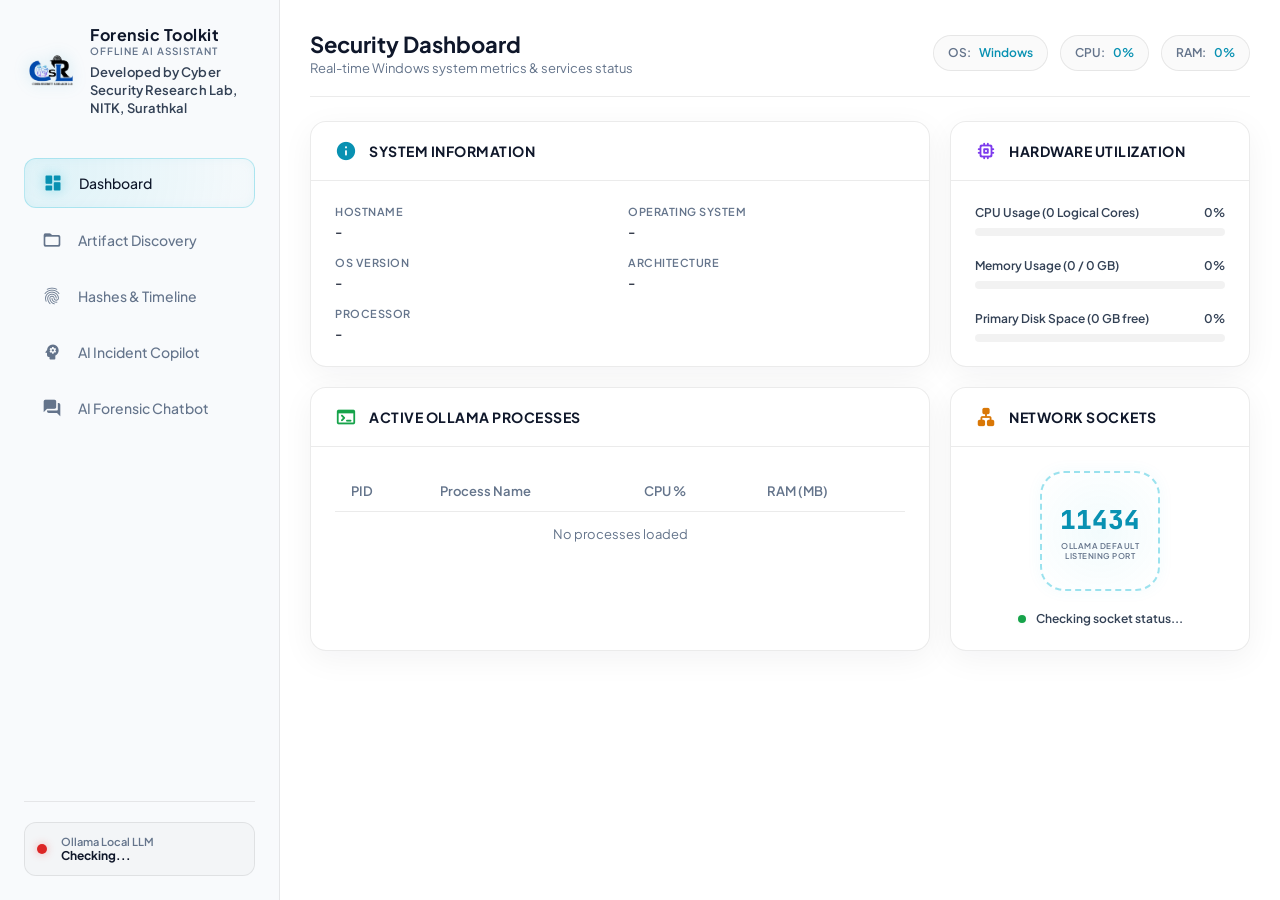
==== web_gui/index.html @ b4823b53 "Initial commit: AI Cyber Forensics Workshop codebase" ====
<!DOCTYPE html>
<html lang="en">
<head>
    <meta charset="UTF-8">
    <meta name="viewport" content="width=device-width, initial-scale=1.0">
    <title>AI Cyber Forensic Toolkit Dashboard</title>
    <!-- Material Design Icons -->
    <link href="https://fonts.googleapis.com/icon?family=Material+Icons+Round" rel="stylesheet">
    <!-- Google Fonts -->
    <link href="https://fonts.googleapis.com/css2?family=Plus+Jakarta+Sans:wght@300;400;500;600;700&family=JetBrains+Mono:wght@400;500&display=swap" rel="stylesheet">
    <link rel="stylesheet" href="style.css">
</head>
<body>
    <div class="app-container">
        <!-- Sidebar Navigation -->
        <aside class="sidebar">
            <div class="sidebar-header">
                <img src="csrl.png" alt="CSRL Logo" class="brand-logo">
                <div class="brand-text">
                    <h2>Forensic Toolkit</h2>
                    <span>OFFLINE AI ASSISTANT</span>
                    <span class="developer-credit">Developed by Cyber Security Research Lab, NITK, Surathkal</span>
                </div>
            </div>
            
            <nav class="nav-menu">
                <a href="#" class="nav-item active" data-tab="dashboard">
                    <span class="material-icons-round">dashboard</span>
                    <span>Dashboard</span>
                </a>
                <a href="#" class="nav-item" data-tab="artifacts">
                    <span class="material-icons-round">folder_open</span>
                    <span>Artifact Discovery</span>
                </a>
                <a href="#" class="nav-item" data-tab="operations">
                    <span class="material-icons-round">fingerprint</span>
                    <span>Hashes & Timeline</span>
                </a>
                <a href="#" class="nav-item" data-tab="ai-copilot">
                    <span class="material-icons-round">psychology</span>
                    <span>AI Incident Copilot</span>
                </a>
                <a href="#" class="nav-item" data-tab="rag-chatbot">
                    <span class="material-icons-round">forum</span>
                    <span>AI Forensic Chatbot</span>
                </a>
            </nav>

            <div class="sidebar-footer">
                <div class="service-status">
                    <div class="status-indicator" id="ollama-status-indicator"></div>
                    <div class="status-details">
                        <p class="service-name">Ollama Local LLM</p>
                        <p class="status-text" id="ollama-status-text">Checking...</p>
                    </div>
                </div>
            </div>
        </aside>

        <!-- Main Content Area -->
        <main class="main-content">
            <!-- Header Bar -->
            <header class="top-header">
                <div class="header-title">
                    <h1 id="page-title">Security Dashboard</h1>
                    <p class="subtitle" id="page-subtitle">Real-time Windows system metrics & services status</p>
                </div>
                <div class="system-quick-stats">
                    <div class="quick-stat-pill">
                        <span class="stat-label">OS:</span>
                        <span class="stat-val" id="quick-os">Windows</span>
                    </div>
                    <div class="quick-stat-pill">
                        <span class="stat-label">CPU:</span>
                        <span class="stat-val" id="quick-cpu">0%</span>
                    </div>
                    <div class="quick-stat-pill">
                        <span class="stat-label">RAM:</span>
                        <span class="stat-val" id="quick-ram">0%</span>
                    </div>
                </div>
            </header>

            <!-- Tab: Dashboard -->
            <section id="tab-dashboard" class="tab-pane active">
                <div class="grid-layout">
                    <!-- Card: Host Info -->
                    <div class="card glassmorphic col-span-2">
                        <div class="card-header">
                            <span class="material-icons-round card-header-icon text-cyan">info</span>
                            <h3>System Information</h3>
                        </div>
                        <div class="card-body">
                            <div class="info-grid">
                                <div class="info-item">
                                    <span class="info-label">Hostname</span>
                                    <span class="info-value" id="sys-hostname">-</span>
                                </div>
                                <div class="info-item">
                                    <span class="info-label">Operating System</span>
                                    <span class="info-value" id="sys-os">-</span>
                                </div>
                                <div class="info-item">
                                    <span class="info-label">OS Version</span>
                                    <span class="info-value" id="sys-version">-</span>
                                </div>
                                <div class="info-item">
                                    <span class="info-label">Architecture</span>
                                    <span class="info-value" id="sys-arch">-</span>
                                </div>
                                <div class="info-item col-span-2">
                                    <span class="info-label">Processor</span>
                                    <span class="info-value" id="sys-processor">-</span>
                                </div>
                            </div>
                        </div>
                    </div>

                    <!-- Card: Resource Usage Charts -->
                    <div class="card glassmorphic">
                        <div class="card-header">
                            <span class="material-icons-round card-header-icon text-purple">memory</span>
                            <h3>Hardware Utilization</h3>
                        </div>
                        <div class="card-body resource-usage">
                            <div class="progress-section">
                                <div class="progress-labels">
                                    <span>CPU Usage (<span id="cpu-cores">0</span> Logical Cores)</span>
                                    <span id="cpu-percent-lbl">0%</span>
                                </div>
                                <div class="progress-bar-container">
                                    <div class="progress-bar bg-cyan" id="cpu-progress-bar" style="width: 0%"></div>
                                </div>
                            </div>

                            <div class="progress-section">
                                <div class="progress-labels">
                                    <span>Memory Usage (<span id="ram-used">0</span> / <span id="ram-total">0</span> GB)</span>
                                    <span id="ram-percent-lbl">0%</span>
                                </div>
                                <div class="progress-bar-container">
                                    <div class="progress-bar bg-purple" id="ram-progress-bar" style="width: 0%"></div>
                                </div>
                            </div>

                            <div class="progress-section">
                                <div class="progress-labels">
                                    <span>Primary Disk Space (<span id="disk-free">0</span> GB free)</span>
                                    <span id="disk-percent-lbl">0%</span>
                                </div>
                                <div class="progress-bar-container">
                                    <div class="progress-bar bg-blue" id="disk-progress-bar" style="width: 0%"></div>
                                </div>
                            </div>
                        </div>
                    </div>

                    <!-- Card: Ollama Running Processes -->
                    <div class="card glassmorphic col-span-2">
                        <div class="card-header">
                            <span class="material-icons-round card-header-icon text-green">terminal</span>
                            <h3>Active Ollama Processes</h3>
                        </div>
                        <div class="card-body">
                            <div class="table-container">
                                <table id="processes-table">
                                    <thead>
                                        <tr>
                                            <th>PID</th>
                                            <th>Process Name</th>
                                            <th>CPU %</th>
                                            <th>RAM (MB)</th>
                                        </tr>
                                    </thead>
                                    <tbody id="processes-tbody">
                                        <tr>
                                            <td colspan="4" class="text-center text-muted">No processes loaded</td>
                                        </tr>
                                    </tbody>
                                </table>
                            </div>
                        </div>
                    </div>

                    <!-- Card: Ollama Port info -->
                    <div class="card glassmorphic">
                        <div class="card-header">
                            <span class="material-icons-round card-header-icon text-yellow">lan</span>
                            <h3>Network Sockets</h3>
                        </div>
                        <div class="card-body network-body">
                            <div class="network-port-box">
                                <div class="port-num">11434</div>
                                <div class="port-desc">Ollama default listening port</div>
                            </div>
                            <div class="port-status-details">
                                <span class="status-dot green" id="port-status-dot"></span>
                                <span id="port-status-text">Checking socket status...</span>
                            </div>
                        </div>
                    </div>
                </div>
            </section>

            <!-- Tab: Artifact Discovery -->
            <section id="tab-artifacts" class="tab-pane">
                <div class="grid-layout">
                    <!-- Card: Installation Details -->
                    <div class="card glassmorphic col-span-2">
                        <div class="card-header">
                            <span class="material-icons-round card-header-icon text-cyan">settings</span>
                            <h3>Ollama Environment Details</h3>
                        </div>
                        <div class="card-body">
                            <div class="info-grid">
                                <div class="info-item col-span-2">
                                    <span class="info-label">Executable Location</span>
                                    <span class="info-value font-mono" id="art-exe">-</span>
                                </div>
                                <div class="info-item col-span-2">
                                    <span class="info-label">Model Cache Directory</span>
                                    <span class="info-value font-mono" id="art-dir">-</span>
                                </div>
                            </div>
                        </div>
                    </div>

                    <!-- Card: Cache Summary -->
                    <div class="card glassmorphic">
                        <div class="card-header">
                            <span class="material-icons-round card-header-icon text-purple">storage</span>
                            <h3>Cache Storage</h3>
                        </div>
                        <div class="card-body storage-summary">
                            <div class="stat-huge" id="art-total-files">0</div>
                            <div class="stat-label">Model Manifest/Blob files stored locally</div>
                        </div>
                    </div>

                    <!-- Card: Cached Files Listing -->
                    <div class="card glassmorphic col-span-3">
                        <div class="card-header">
                            <span class="material-icons-round card-header-icon text-green">list_alt</span>
                            <h3>Model Cache Files (Blob Repository)</h3>
                        </div>
                        <div class="card-body">
                            <div class="table-container">
                                <table>
                                    <thead>
                                        <tr>
                                            <th>File Name</th>
                                            <th>Relative Path</th>
                                            <th>Size (MB)</th>
                                        </tr>
                                    </thead>
                                    <tbody id="files-tbody">
                                        <tr>
                                            <td colspan="3" class="text-center text-muted">No cache files discovered</td>
                                        </tr>
                                    </tbody>
                                </table>
                            </div>
                        </div>
                    </div>
                </div>
            </section>

            <!-- Tab: Operations -->
            <section id="tab-operations" class="tab-pane">
                <div class="grid-layout">
                    <!-- Control Panel Card -->
                    <div class="card glassmorphic col-span-3">
                        <div class="card-header">
                            <span class="material-icons-round card-header-icon text-cyan">build</span>
                            <h3>Forensic Investigation Actions</h3>
                        </div>
                        <div class="card-body control-buttons-group">
                            <p class="instructions">1. Click <strong>Compute SHA256 Hashes</strong> to record the baseline. Then manually edit any file in the <code>Evidence/</code> folder. Run hashes again to detect tampering.</p>
                            <div class="buttons-row">
                                <button class="btn btn-cyan" id="btn-run-hashes">
                                    <span class="material-icons-round">fingerprint</span>
                                    Compute SHA256 Hashes
                                </button>
                                <button class="btn btn-purple" id="btn-run-timeline">
                                    <span class="material-icons-round">schedule</span>
                                    Build Forensic Timeline
                                </button>
                            </div>
                        </div>
                    </div>

                    <!-- Card: Evidence & Hashes -->
                    <div class="card glassmorphic col-span-2">
                        <div class="card-header">
                            <span class="material-icons-round card-header-icon text-cyan">grid_view</span>
                            <h3>Evidence Integrity Verification</h3>
                        </div>
                        <div class="card-body">
                            <div class="table-container">
                                <table>
                                    <thead>
                                        <tr>
                                            <th>File Name</th>
                                            <th>SHA-256 Checksum</th>
                                            <th>Status</th>
                                        </tr>
                                    </thead>
                                    <tbody id="hashes-tbody">
                                        <tr>
                                            <td colspan="3" class="text-center text-muted">Hashes not computed yet. Click "Compute SHA256 Hashes".</td>
                                        </tr>
                                    </tbody>
                                </table>
                            </div>
                        </div>
                    </div>

                    <!-- Card: Timeline -->
                    <div class="card glassmorphic">
                        <div class="card-header">
                            <span class="material-icons-round card-header-icon text-purple">history</span>
                            <h3>Chronological File Timeline</h3>
                        </div>
                        <div class="card-body">
                            <div class="timeline-stepper" id="timeline-stepper">
                                <p class="text-muted text-center">Timeline empty. Click "Build Forensic Timeline".</p>
                            </div>
                        </div>
                    </div>
                </div>
            </section>

            <!-- Tab: AI Copilot -->
            <section id="tab-ai-copilot" class="tab-pane">
                <div class="grid-layout">
                    <!-- LLM Configuration Card -->
                    <div class="card glassmorphic col-span-1">
                        <div class="card-header">
                            <span class="material-icons-round card-header-icon text-purple">tune</span>
                            <h3>Copilot Model Configuration</h3>
                        </div>
                        <div class="card-body">
                            <div class="form-group">
                                <label for="model-select">Target Local LLM</label>
                                <select id="model-select" class="form-control">
                                    <option value="">Checking local models...</option>
                                </select>
                            </div>
                            
                            <div class="model-meta-info">
                                <div class="meta-row">
                                    <span class="lbl">Recommended Model:</span>
                                    <span class="val text-cyan">llama3.2:1b</span>
                                </div>
                                <div class="meta-row">
                                    <span class="lbl">Query Temperature:</span>
                                    <span class="val">0.0 (Forensic Accuracy)</span>
                                </div>
                            </div>
                            
                            <button class="btn btn-purple btn-full mt-4" id="btn-generate-report">
                                <span class="material-icons-round">psychology</span>
                                Generate AI Incident Report
                            </button>
                        </div>
                    </div>

                    <!-- AI Report Card -->
                    <div class="card glassmorphic col-span-2">
                        <div class="card-header justify-between">
                            <div class="header-left">
                                <span class="material-icons-round card-header-icon text-green">description</span>
                                <h3>Executive Investigation Report</h3>
                            </div>
                            <span class="status-badge" id="report-status-badge">NOT GENERATED</span>
                        </div>
                        <div class="card-body markdown-preview-body">
                            <div id="report-preloader" class="preloader hidden">
                                <div class="spinner"></div>
                                <p>Running AI Forensic Threat Synthesis. Please wait...</p>
                            </div>
                            <div id="report-content" class="report-content-area text-muted">
                                Click "Generate AI Incident Report" to load evidence and perform local AI synthesis.
                            </div>
                        </div>
                    </div>
                </div>
            </section>

            <!-- Tab: AI Forensic Chatbot (RAG) -->
            <section id="tab-rag-chatbot" class="tab-pane">
                <div class="rag-layout">
                    <!-- RAG Sidebar: Evidence Source List -->
                    <div class="rag-sidebar glassmorphic">
                        <div class="sidebar-sec-header">
                            <span class="material-icons-round">folder_zip</span>
                            <h3>Evidence Sources</h3>
                        </div>
                        <div class="rag-upload-container">
                            <label class="btn btn-cyan btn-full upload-label">
                                <span class="material-icons-round">cloud_upload</span>
                                Add Evidence File
                                <input type="file" id="rag-file-input" style="display: none;">
                            </label>
                            <div id="rag-upload-status" class="rag-upload-status hidden">
                                <span class="spinner-btn inline-block">autorenew</span>
                                <span id="rag-upload-status-text">Uploading...</span>
                            </div>
                        </div>
                        <div class="rag-file-list" id="rag-file-list">
                            <!-- Populated dynamically via API -->
                            <div class="text-muted text-center py-4">Loading evidence...</div>
                        </div>
                    </div>

                    <!-- RAG Chat window -->
                    <div class="rag-chat-container glassmorphic">
                        <div class="rag-chat-header">
                            <div class="chat-header-info">
                                <span class="material-icons-round chat-logo text-purple">psychology</span>
                                <div>
                                    <h3>RAG Incident Assistant</h3>
                                    <p class="subtitle">Query evidence logs using vector embeddings and local LLM</p>
                                </div>
                            </div>
                            <div class="chat-model-indicator">
                                <span class="indicator-label">Model:</span>
                                <select id="rag-model-select" class="rag-select-pill">
                                    <option value="llama3.2:1b">llama3.2:1b</option>
                                </select>
                            </div>
                        </div>

                        <!-- Messages Panel -->
                        <div class="rag-messages-area" id="rag-messages-area">
                            <div class="chat-message ai">
                                <div class="message-bubble">
                                    <p>Hello! I am your AI Digital Forensics Assistant, powered by local RAG (Retrieval-Augmented Generation).</p>
                                    <p>I have scanned the evidence directory and indexed all logs into the vector database. Ask me anything about the incident, VPN logins, firewall events, or suspicious emails.</p>
                                </div>
                                <div class="message-meta">
                                    <span class="meta-time">Assistant</span>
                                </div>
                            </div>
                        </div>

                        <!-- Typing Indicator -->
                        <div id="chat-typing-indicator" class="chat-typing-indicator hidden">
                            <div class="typing-bubble">
                                <span class="dot"></span>
                                <span class="dot"></span>
                                <span class="dot"></span>
                            </div>
                            <span class="typing-text">Analyzing evidence & generating response...</span>
                        </div>

                        <!-- Quick-Start Suggestions -->
                        <div class="rag-suggestions">
                            <button class="suggestion-pill" data-question="What ransomware was used in the compromise?">What ransomware was used?</button>
                            <button class="suggestion-pill" data-question="List all suspicious VPN logins and IP addresses.">VPN login anomalies</button>
                            <button class="suggestion-pill" data-question="Is there any evidence of data exfiltration or massive downloads?">Data exfiltration check</button>
                            <button class="suggestion-pill" data-question="Summarize the timeline of firewall blocks.">Firewall block summary</button>
                        </div>

                        <!-- Input Area -->
                        <div class="rag-input-container">
                            <input type="text" id="rag-chat-input" placeholder="Ask a question about the evidence logs..." autocomplete="off">
                            <button class="btn btn-purple" id="rag-btn-send">
                                <span class="material-icons-round">send</span>
                            </button>
                        </div>
                    </div>
                </div>
            </section>
        </main>
    </div>

    <!-- Toast Notification -->
    <div id="toast" class="toast hidden">
        <span class="toast-text" id="toast-text">Success!</span>
    </div>
    
    <script src="app.js"></script>
</body>
</html>
---- web_gui/style.css ----
/* Modern Reset & Colors System */
:root {
    --bg-dark: #ffffff;
    --bg-sidebar: #f8fafc;
    --bg-card: #ffffff;
    --border-glass: rgba(0, 0, 0, 0.08);

    --color-text-main: #334155;
    --color-text-muted: #64748b;
    --color-text-heading: #0f172a;

    --cyan: #0891b2;
    --cyan-glow: rgba(8, 145, 178, 0.06);
    --purple: #7c3aed;
    --purple-glow: rgba(124, 58, 237, 0.06);
    --blue: #2563eb;
    --green: #16a34a;
    --green-glow: rgba(22, 163, 74, 0.06);
    --yellow: #d97706;
    --danger: #dc2626;

    --font-sans: 'Plus Jakarta Sans', -apple-system, sans-serif;
    --font-mono: 'JetBrains Mono', monospace;
    --transition-smooth: all 0.3s cubic-bezier(0.4, 0, 0.2, 1);
}

* {
    margin: 0;
    padding: 0;
    box-sizing: border-box;
    font-family: var(--font-sans);
    -webkit-font-smoothing: antialiased;
}

body {
    background-color: var(--bg-dark);
    color: var(--color-text-main);
    overflow: hidden;
    height: 100vh;
}

/* Scrollbars */
::-webkit-scrollbar {
    width: 6px;
    height: 6px;
}

::-webkit-scrollbar-track {
    background: transparent;
}

::-webkit-scrollbar-thumb {
    background: rgba(255, 255, 255, 0.1);
    border-radius: 4px;
}

::-webkit-scrollbar-thumb:hover {
    background: rgba(255, 255, 255, 0.25);
}

/* App Container Layout */
.app-container {
    display: flex;
    width: 100vw;
    height: 100vh;
}

/* Sidebar Navigation */
.sidebar {
    width: 280px;
    background-color: var(--bg-sidebar);
    border-right: 1px solid var(--border-glass);
    display: flex;
    flex-direction: column;
    padding: 24px;
    z-index: 10;
}

.sidebar-header {
    display: flex;
    align-items: center;
    gap: 12px;
    margin-bottom: 40px;
}

.brand-icon {
    font-size: 35px;
    color: var(--cyan);
    filter: drop-shadow(0 0 8px var(--cyan-glow));
}

.brand-logo {
    height: 54px;
    width: auto;
    object-fit: contain;
    filter: drop-shadow(0 0 8px rgba(8, 145, 178, 0.2));
}

.brand-text h2 {
    font-size: 16px;
    font-weight: 700;
    letter-spacing: 0.5px;
    color: var(--color-text-heading);
}

.brand-text span {
    font-size: 10px;
    font-weight: 600;
    letter-spacing: 1px;
    color: var(--color-text-muted);
    display: block;
}

.brand-text span.developer-credit {
    font-size: 13px;
    font-weight: 600;
    color: var(--color-text-main);
    letter-spacing: 0.1px;
    margin-top: 6px;
    line-height: 1.4;
    display: block;
    text-transform: none;
}

.nav-menu {
    display: flex;
    flex-direction: column;
    gap: 8px;
    flex: 1;
}

.nav-item {
    display: flex;
    align-items: center;
    gap: 16px;
    padding: 14px 18px;
    color: var(--color-text-muted);
    text-decoration: none;
    border-radius: 12px;
    font-weight: 500;
    font-size: 14px;
    transition: var(--transition-smooth);
}

.nav-item i,
.nav-item span.material-icons-round {
    font-size: 20px;
    transition: var(--transition-smooth);
}

.nav-item:hover {
    color: var(--color-text-heading);
    background: rgba(0, 0, 0, 0.03);
}

.nav-item.active {
    color: var(--color-text-heading);
    background: radial-gradient(circle at 10% 20%, rgba(6, 182, 212, 0.1) 0%, rgba(6, 182, 212, 0.02) 90%);
    border: 1px solid rgba(6, 182, 212, 0.25);
    box-shadow: inset 0 0 12px rgba(6, 182, 212, 0.05);
}

.nav-item.active span.material-icons-round {
    color: var(--cyan);
    filter: drop-shadow(0 0 6px rgba(6, 182, 212, 0.4));
}

.sidebar-footer {
    border-top: 1px solid var(--border-glass);
    padding-top: 20px;
}

.service-status {
    display: flex;
    align-items: center;
    gap: 14px;
    padding: 12px;
    background: rgba(0, 0, 0, 0.02);
    border-radius: 12px;
    border: 1px solid var(--border-glass);
}

.status-indicator {
    width: 10px;
    height: 10px;
    border-radius: 50%;
    background-color: var(--danger);
    box-shadow: 0 0 8px rgba(239, 68, 68, 0.4);
    transition: var(--transition-smooth);
}

.status-indicator.online {
    background-color: var(--green);
    box-shadow: 0 0 8px rgba(16, 185, 129, 0.4);
}

.status-details .service-name {
    font-size: 11px;
    font-weight: 600;
    color: var(--color-text-muted);
}

.status-details .status-text {
    font-size: 12px;
    font-weight: 700;
    color: var(--color-text-heading);
}

/* Main Content Area */
.main-content {
    flex: 1;
    display: flex;
    flex-direction: column;
    padding: 30px;
    overflow-y: auto;
}

/* Top Header Bar */
.top-header {
    display: flex;
    justify-content: space-between;
    align-items: center;
    margin-bottom: 24px;
    border-bottom: 1px solid var(--border-glass);
    padding-bottom: 20px;
}

.header-title h1 {
    font-size: 22px;
    font-weight: 700;
    color: var(--color-text-heading);
}

.header-title .subtitle {
    font-size: 13px;
    color: var(--color-text-muted);
    margin-top: 2px;
}

.system-quick-stats {
    display: flex;
    gap: 12px;
}

.quick-stat-pill {
    padding: 8px 14px;
    background: rgba(0, 0, 0, 0.02);
    border: 1px solid var(--border-glass);
    border-radius: 100px;
    font-size: 12px;
    font-weight: 600;
}

.quick-stat-pill .stat-label {
    color: var(--color-text-muted);
    margin-right: 6px;
}

.quick-stat-pill .stat-val {
    color: var(--cyan);
}

/* Tab Management */
.tab-pane {
    display: none;
    opacity: 0;
    transition: opacity 0.25s ease-in-out;
}

.tab-pane.active {
    display: block;
    opacity: 1;
}

/* Grid System */
.grid-layout {
    display: grid;
    grid-template-columns: repeat(3, 1fr);
    gap: 20px;
}

.col-span-2 {
    grid-column: span 2;
}

.col-span-3 {
    grid-column: span 3;
}

/* Cards & Glassmorphism */
.card {
    border-radius: 16px;
    border: 1px solid var(--border-glass);
    display: flex;
    flex-direction: column;
    overflow: hidden;
    transition: var(--transition-smooth);
}

.card.glassmorphic {
    background-color: var(--bg-card);
    backdrop-filter: blur(12px);
    box-shadow: 0 8px 32px 0 rgba(15, 23, 42, 0.05);
}

.card:hover {
    border-color: rgba(0, 0, 0, 0.12);
    box-shadow: 0 10px 40px 0 rgba(15, 23, 42, 0.08);
}

.card-header {
    padding: 18px 24px;
    border-bottom: 1px solid var(--border-glass);
    display: flex;
    align-items: center;
    gap: 12px;
}

.card-header-icon {
    font-size: 22px;
}

.card-header h3 {
    font-size: 14px;
    font-weight: 700;
    letter-spacing: 0.5px;
    text-transform: uppercase;
    color: var(--color-text-heading);
}

.card-body {
    padding: 24px;
    flex: 1;
}

/* Info Grid Elements */
.info-grid {
    display: grid;
    grid-template-columns: repeat(2, 1fr);
    gap: 16px;
}

.info-item {
    display: flex;
    flex-direction: column;
    gap: 4px;
}

.info-item .info-label {
    font-size: 11px;
    font-weight: 600;
    text-transform: uppercase;
    letter-spacing: 0.5px;
    color: var(--color-text-muted);
}

.info-item .info-value {
    font-size: 14px;
    font-weight: 500;
    color: var(--color-text-heading);
}

.font-mono {
    font-family: var(--font-mono);
    font-size: 12px !important;
    word-break: break-all;
}

/* Resource Utilization Progress Bars */
.resource-usage {
    display: flex;
    flex-direction: column;
    gap: 22px;
}

.progress-section {
    display: flex;
    flex-direction: column;
    gap: 8px;
}

.progress-labels {
    display: flex;
    justify-content: space-between;
    font-size: 12px;
    font-weight: 600;
}

.progress-bar-container {
    height: 8px;
    background: rgba(0, 0, 0, 0.05);
    border-radius: 100px;
    overflow: hidden;
}

.progress-bar {
    height: 100%;
    border-radius: 100px;
    transition: width 0.5s cubic-bezier(0.4, 0, 0.2, 1);
}

.bg-cyan {
    background-color: var(--cyan);
    box-shadow: 0 0 8px var(--cyan-glow);
}

.bg-purple {
    background-color: var(--purple);
    box-shadow: 0 0 8px var(--purple-glow);
}

.bg-blue {
    background-color: var(--blue);
}

.text-cyan {
    color: var(--cyan);
}

.text-purple {
    color: var(--purple);
}

.text-green {
    color: var(--green);
}

.text-yellow {
    color: var(--yellow);
}

/* Custom Tables */
.table-container {
    max-height: 260px;
    overflow-y: auto;
}

table {
    width: 100%;
    border-collapse: collapse;
    text-align: left;
    font-size: 13px;
}

th {
    padding: 12px 16px;
    font-weight: 600;
    color: var(--color-text-muted);
    border-bottom: 1px solid var(--border-glass);
}

td {
    padding: 14px 16px;
    border-bottom: 1px solid rgba(0, 0, 0, 0.05);
    color: var(--color-text-main);
}

tr:last-child td {
    border-bottom: none;
}

.text-center {
    text-align: center;
}

.text-muted {
    color: var(--color-text-muted);
}

/* Storage & Stats Cards */
.storage-summary {
    display: flex;
    flex-direction: column;
    justify-content: center;
    align-items: center;
    height: 100%;
    text-align: center;
    gap: 8px;
}

.stat-huge {
    font-size: 54px;
    font-weight: 800;
    color: var(--purple);
    font-family: var(--font-mono);
}

.stat-label {
    font-size: 12px;
    color: var(--color-text-muted);
    max-width: 150px;
    line-height: 1.5;
}

/* Network Port Visual */
.network-body {
    display: flex;
    flex-direction: column;
    align-items: center;
    justify-content: center;
    gap: 20px;
}

.network-port-box {
    width: 120px;
    height: 120px;
    border-radius: 24px;
    border: 2px dashed rgba(6, 182, 212, 0.4);
    background: radial-gradient(circle at center, rgba(6, 182, 212, 0.05) 0%, transparent 100%);
    display: flex;
    flex-direction: column;
    align-items: center;
    justify-content: center;
    box-shadow: 0 0 16px rgba(6, 182, 212, 0.05);
}

.network-port-box .port-num {
    font-size: 26px;
    font-weight: 800;
    color: var(--cyan);
    font-family: var(--font-mono);
}

.network-port-box .port-desc {
    font-size: 8px;
    font-weight: 600;
    color: var(--color-text-muted);
    text-transform: uppercase;
    letter-spacing: 0.5px;
    text-align: center;
    margin-top: 4px;
}

.port-status-details {
    display: flex;
    align-items: center;
    gap: 10px;
    font-size: 12px;
    font-weight: 600;
}

.status-dot {
    width: 8px;
    height: 8px;
    border-radius: 50%;
    display: inline-block;
}

.status-dot.green {
    background-color: var(--green);
    box-shadow: 0 0 6px var(--green-glow);
}

.status-dot.red {
    background-color: var(--danger);
}

/* Control Panel Instructions */
.instructions {
    font-size: 13px;
    color: var(--color-text-muted);
    line-height: 1.6;
    margin-bottom: 24px;
}

.buttons-row {
    display: flex;
    gap: 16px;
}

/* Custom Buttons */
.btn {
    border: none;
    outline: none;
    padding: 12px 24px;
    border-radius: 12px;
    font-size: 13px;
    font-weight: 600;
    display: flex;
    align-items: center;
    gap: 10px;
    cursor: pointer;
    transition: var(--transition-smooth);
}

.btn span.material-icons-round {
    font-size: 18px;
}

.btn-cyan {
    background-color: var(--cyan);
    color: var(--bg-dark);
}

.btn-cyan:hover {
    background-color: #22d3ee;
    box-shadow: 0 0 16px rgba(6, 182, 212, 0.4);
}

.btn-purple {
    background-color: var(--purple);
    color: #ffffff;
}

.btn-purple:hover {
    background-color: #c084fc;
    box-shadow: 0 0 16px rgba(168, 85, 247, 0.4);
}

.btn-red {
    background-color: var(--danger);
    color: #ffffff;
}

.btn-red:hover {
    background-color: #f87171;
    box-shadow: 0 0 16px rgba(239, 68, 68, 0.4);
}

.btn-full {
    width: 100%;
    justify-content: center;
}

.mt-4 {
    margin-top: 16px;
}

/* Timeline Visual Stepper */
.timeline-stepper {
    display: flex;
    flex-direction: column;
    gap: 18px;
    max-height: 380px;
    overflow-y: auto;
    padding: 10px 4px;
}

.timeline-node {
    display: flex;
    gap: 18px;
    position: relative;
}

.timeline-node::before {
    content: '';
    position: absolute;
    left: 9px;
    top: 24px;
    bottom: -22px;
    width: 2px;
    background: var(--border-glass);
}

.timeline-node:last-child::before {
    display: none;
}

.timeline-icon {
    width: 20px;
    height: 20px;
    border-radius: 50%;
    background: var(--bg-sidebar);
    border: 2px solid var(--purple);
    z-index: 2;
    display: flex;
    align-items: center;
    justify-content: center;
    box-shadow: 0 0 8px var(--purple-glow);
}

.timeline-content {
    display: flex;
    flex-direction: column;
    gap: 2px;
}

.timeline-time {
    font-family: var(--font-mono);
    font-size: 11px;
    color: var(--color-text-muted);
}

.timeline-title {
    font-size: 13px;
    font-weight: 600;
    color: var(--color-text-heading);
}

/* AI Copilot Selects & Controls */
.form-group {
    display: flex;
    flex-direction: column;
    gap: 8px;
    margin-bottom: 20px;
}

.form-group label {
    font-size: 11px;
    font-weight: 600;
    text-transform: uppercase;
    letter-spacing: 0.5px;
    color: var(--color-text-muted);
}

.form-control {
    background: #ffffff;
    border: 1px solid var(--border-glass);
    border-radius: 12px;
    padding: 12px 16px;
    color: var(--color-text-heading);
    font-size: 13px;
    outline: none;
    transition: var(--transition-smooth);
}

select.form-control {
    background-color: #ffffff;
    cursor: pointer;
    appearance: none;
    -webkit-appearance: none;
    -moz-appearance: none;
    background-image: url("data:image/svg+xml;utf8,<svg fill='%23a855f7' height='24' viewBox='0 0 24 24' width='24' xmlns='http://www.w3.org/2000/svg'><path d='M7 10l5 5 5-5z'/><path d='M0 0h24v24H0z' fill='none'/></svg>");
    background-repeat: no-repeat;
    background-position: right 16px center;
    padding-right: 40px;
}

select.form-control option {
    background-color: #ffffff;
    color: var(--color-text-heading);
    padding: 12px;
}

.form-control:focus {
    border-color: var(--purple);
    box-shadow: 0 0 10px var(--purple-glow);
}

.model-meta-info {
    border: 1px solid var(--border-glass);
    background: rgba(0, 0, 0, 0.02);
    border-radius: 12px;
    padding: 16px;
    display: flex;
    flex-direction: column;
    gap: 12px;
}

.meta-row {
    display: flex;
    justify-content: space-between;
    font-size: 12px;
}

.meta-row .lbl {
    color: var(--color-text-muted);
}

.meta-row .val {
    font-weight: 600;
}

/* Markdown Preview Area */
.markdown-preview-body {
    display: flex;
    flex-direction: column;
    max-height: 480px;
    min-height: 380px;
    overflow-y: auto;
    background: rgba(0, 0, 0, 0.02);
    border-radius: 12px;
    border: 1px solid var(--border-glass);
    padding: 24px;
}

.report-content-area {
    font-size: 14px;
    line-height: 1.7;
    white-space: pre-wrap;
    /* Preserve formatting cleanly */
}

/* Preview Markdown Content Formatting styling */
.report-content-area h1,
.report-content-area h2,
.report-content-area h3 {
    color: var(--color-text-heading);
    margin-top: 24px;
    margin-bottom: 12px;
    font-weight: 700;
}

.report-content-area h1 {
    font-size: 20px;
    border-bottom: 1px solid var(--border-glass);
    padding-bottom: 8px;
}

.report-content-area h2 {
    font-size: 16px;
}

.report-content-area h3 {
    font-size: 14px;
}

.report-content-area p {
    margin-bottom: 14px;
}

.report-content-area table {
    margin: 20px 0;
}

.report-content-area th {
    background: rgba(255, 255, 255, 0.03);
}

.report-content-area td,
.report-content-area th {
    border: 1px solid var(--border-glass);
}

.justify-between {
    justify-content: space-between;
}

.header-left {
    display: flex;
    align-items: center;
    gap: 12px;
}

.status-badge {
    background: rgba(255, 255, 255, 0.03);
    border: 1px solid var(--border-glass);
    padding: 4px 10px;
    border-radius: 100px;
    font-size: 9px;
    font-weight: 700;
    letter-spacing: 0.5px;
    color: var(--color-text-muted);
}

.status-badge.success {
    background: var(--green-glow);
    border-color: rgba(16, 185, 129, 0.3);
    color: var(--green);
}

/* Spinner Preloader */
.preloader {
    display: flex;
    flex-direction: column;
    align-items: center;
    justify-content: center;
    gap: 16px;
    flex: 1;
    height: 100%;
}

.preloader.hidden {
    display: none !important;
}

.spinner {
    width: 36px;
    height: 36px;
    border: 3px dashed var(--purple);
    border-top: 3px solid transparent;
    border-radius: 50%;
    animation: spin 1s linear infinite;
}

@keyframes spin {
    0% {
        transform: rotate(0deg);
    }

    100% {
        transform: rotate(360deg);
    }
}

/* Toast Notifications */
.toast {
    position: fixed;
    bottom: 30px;
    right: 30px;
    padding: 14px 24px;
    background: #ffffff;
    border: 1px solid var(--border-glass);
    border-left: 4px solid var(--cyan);
    border-radius: 10px;
    box-shadow: 0 10px 30px rgba(15, 23, 42, 0.08);
    display: flex;
    align-items: center;
    gap: 12px;
    z-index: 100;
    transition: var(--transition-smooth);
}

.toast.hidden {
    opacity: 0;
    transform: translateY(20px);
    pointer-events: none;
}

.toast-text {
    font-size: 13px;
    font-weight: 600;
    color: var(--color-text-heading);
}

/* Integrity Highlighting and Actions styles */
.status-badge-inline {
    display: inline-block;
    padding: 3px 8px;
    border-radius: 6px;
    font-size: 11px;
    font-weight: 700;
}

.status-badge-inline.verified {
    background-color: var(--green-glow);
    color: var(--green);
    border: 1px solid rgba(16, 185, 129, 0.2);
}

.status-badge-inline.tampered {
    background-color: rgba(239, 68, 68, 0.15);
    color: var(--danger);
    border: 1px solid rgba(239, 68, 68, 0.3);
    animation: pulse-red 2s infinite;
}

.status-badge-inline.new {
    background-color: rgba(245, 158, 11, 0.15);
    color: var(--yellow);
    border: 1px solid rgba(245, 158, 11, 0.3);
}

@keyframes pulse-red {
    0% {
        box-shadow: 0 0 0 0 rgba(239, 68, 68, 0.4);
    }

    70% {
        box-shadow: 0 0 0 6px rgba(239, 68, 68, 0);
    }

    100% {
        box-shadow: 0 0 0 0 rgba(239, 68, 68, 0);
    }
}

tr.row-tampered {
    background: rgba(239, 68, 68, 0.05);
    border-left: 3px solid var(--danger);
}

.btn-action {
    padding: 6px 10px;
    font-size: 11px;
    border-radius: 6px;
    font-weight: 600;
    cursor: pointer;
    border: none;
    outline: none;
    transition: var(--transition-smooth);
    display: inline-flex;
    align-items: center;
    gap: 4px;
}

.btn-action.tamper {
    background-color: rgba(239, 68, 68, 0.2);
    color: var(--danger);
    margin-right: 6px;
}

.btn-action.tamper:hover {
    background-color: var(--danger);
    color: white;
}

.btn-action.restore {
    background-color: rgba(16, 185, 129, 0.2);
    color: var(--green);
}

.btn-action.restore:hover {
    background-color: var(--green);
    color: white;
}


/* ==========================================================================
   AI Forensic RAG Chatbot Styling
   ========================================================================== */

.rag-layout {
    display: grid;
    grid-template-columns: 280px 1fr;
    gap: 20px;
    height: calc(100vh - 180px);
    min-height: 550px;
}

/* RAG Sidebar (Left column) */
.rag-sidebar {
    display: flex;
    flex-direction: column;
    padding: 16px;
    border-radius: 12px;
    overflow: hidden;
}

.sidebar-sec-header {
    display: flex;
    align-items: center;
    gap: 8px;
    margin-bottom: 16px;
    padding-bottom: 12px;
    border-bottom: 1px solid var(--border-glass);
}

.sidebar-sec-header h3 {
    font-size: 15px;
    font-weight: 600;
    color: var(--color-text-heading);
    margin: 0;
}

.sidebar-sec-header span {
    color: var(--cyan);
}

.rag-upload-container {
    margin-bottom: 16px;
}

.upload-label {
    cursor: pointer;
    display: flex;
    align-items: center;
    gap: 8px;
}

.rag-upload-status {
    display: flex;
    align-items: center;
    gap: 8px;
    margin-top: 10px;
    font-size: 12px;
    color: var(--cyan);
    padding: 8px;
    background: rgba(8, 145, 178, 0.05);
    border-radius: 6px;
    border: 1px dashed rgba(8, 145, 178, 0.2);
}

.rag-file-list {
    flex-grow: 1;
    overflow-y: auto;
    display: flex;
    flex-direction: column;
    gap: 8px;
    padding-right: 4px;
}

.rag-file-item {
    display: flex;
    align-items: center;
    justify-content: space-between;
    padding: 10px;
    background: rgba(0, 0, 0, 0.02);
    border: 1px solid var(--border-glass);
    border-radius: 8px;
    transition: var(--transition-smooth);
}

.rag-file-item:hover {
    background: rgba(0, 0, 0, 0.04);
    border-color: rgba(8, 145, 178, 0.3);
}

.rag-file-info {
    display: flex;
    flex-direction: column;
    gap: 2px;
    overflow: hidden;
}

.rag-file-name {
    font-size: 12px;
    font-weight: 500;
    color: var(--color-text-main);
    white-space: nowrap;
    overflow: hidden;
    text-overflow: ellipsis;
}

.rag-file-size {
    font-size: 10px;
    color: var(--color-text-muted);
}

.rag-file-icon {
    font-size: 16px;
    color: var(--color-text-muted);
    margin-right: 8px;
}

.rag-file-details {
    display: flex;
    align-items: center;
    overflow: hidden;
}

/* RAG Chat Container (Right column) */
.rag-chat-container {
    display: flex;
    flex-direction: column;
    border-radius: 12px;
    overflow: hidden;
    background: #ffffff;
    border: 1px solid var(--border-glass);
    box-shadow: 0 4px 20px rgba(15, 23, 42, 0.03);
}

.rag-chat-header {
    display: flex;
    align-items: center;
    justify-content: space-between;
    padding: 16px 20px;
    border-bottom: 1px solid var(--border-glass);
    background: rgba(0, 0, 0, 0.01);
}

.chat-header-info {
    display: flex;
    align-items: center;
    gap: 12px;
}

.chat-header-info h3 {
    font-size: 16px;
    font-weight: 600;
    color: var(--color-text-heading);
    margin: 0;
}

.chat-header-info .subtitle {
    margin: 2px 0 0 0;
    font-size: 12px;
    color: var(--color-text-muted);
}

.chat-logo {
    font-size: 28px;
}

.chat-model-indicator {
    display: flex;
    align-items: center;
    gap: 8px;
    font-size: 12px;
}

.chat-model-indicator .indicator-label {
    color: var(--color-text-muted);
}

/* Messages panel */
.rag-messages-area {
    flex-grow: 1;
    overflow-y: auto;
    padding: 20px;
    display: flex;
    flex-direction: column;
    gap: 20px;
    scroll-behavior: smooth;
}

.chat-message {
    display: flex;
    flex-direction: column;
    max-width: 80%;
    animation: fadeIn 0.3s ease-out;
}

.chat-message.user {
    align-self: flex-end;
}

.chat-message.ai {
    align-self: flex-start;
}

.message-bubble {
    padding: 12px 16px;
    border-radius: 12px;
    font-size: 13px;
    line-height: 1.6;
    word-break: break-word;
}

.chat-message.user .message-bubble {
    background: linear-gradient(135deg, rgba(8, 145, 178, 0.08), rgba(8, 145, 178, 0.02));
    border: 1px solid rgba(8, 145, 178, 0.2);
    color: var(--color-text-main);
    border-bottom-right-radius: 2px;
}

.chat-message.ai .message-bubble {
    background: rgba(0, 0, 0, 0.02);
    border: 1px solid var(--border-glass);
    color: var(--color-text-main);
    border-bottom-left-radius: 2px;
}

.message-meta {
    display: flex;
    align-items: center;
    gap: 8px;
    margin-top: 6px;
    font-size: 11px;
    color: var(--color-text-muted);
    padding: 0 4px;
}

.chat-message.user .message-meta {
    justify-content: flex-end;
}

.sources-used {
    margin-top: 10px;
    display: flex;
    flex-wrap: wrap;
    gap: 6px;
    align-items: center;
    padding-top: 8px;
    border-top: 1px dashed var(--border-glass);
}

.sources-title {
    font-size: 11px;
    color: var(--color-text-muted);
    font-weight: 500;
}

.source-pill {
    font-size: 10px;
    padding: 2px 6px;
    border-radius: 4px;
    background: rgba(0, 0, 0, 0.04);
    border: 1px solid var(--border-glass);
    color: var(--cyan);
    font-family: 'JetBrains Mono', monospace;
}

.confidence-badge-inline {
    font-size: 10px;
    padding: 1px 5px;
    border-radius: 4px;
    font-weight: 600;
}

.confidence-badge-inline.high {
    background: rgba(22, 163, 74, 0.1);
    color: var(--green);
    border: 1px solid rgba(22, 163, 74, 0.2);
}

.confidence-badge-inline.medium {
    background: rgba(217, 119, 6, 0.1);
    color: var(--yellow);
    border: 1px solid rgba(217, 119, 6, 0.2);
}

.confidence-badge-inline.low {
    background: rgba(220, 38, 38, 0.1);
    color: var(--danger);
    border: 1px solid rgba(220, 38, 38, 0.2);
}

/* Typing Indicator styling */
.chat-typing-indicator {
    display: flex;
    align-items: center;
    gap: 12px;
    margin-left: 20px;
    margin-bottom: 12px;
    animation: fadeIn 0.2s ease-out;
}

.typing-bubble {
    background: rgba(0, 0, 0, 0.02);
    border: 1px solid var(--border-glass);
    padding: 10px 14px;
    border-radius: 12px;
    border-bottom-left-radius: 2px;
    display: flex;
    align-items: center;
    gap: 4px;
}

.typing-bubble .dot {
    width: 6px;
    height: 6px;
    background-color: var(--color-text-muted);
    border-radius: 50%;
    animation: typingBounce 1.4s infinite ease-in-out both;
}

.typing-bubble .dot:nth-child(1) {
    animation-delay: -0.32s;
}

.typing-bubble .dot:nth-child(2) {
    animation-delay: -0.16s;
}

.typing-text {
    font-size: 11px;
    color: var(--cyan);
}

@keyframes typingBounce {

    0%,
    80%,
    100% {
        transform: scale(0);
    }

    40% {
        transform: scale(1);
    }
}

/* Suggestions (Helper Pills) */
.rag-suggestions {
    display: flex;
    flex-wrap: wrap;
    gap: 8px;
    padding: 10px 20px;
    background: rgba(0, 0, 0, 0.01);
    border-top: 1px solid var(--border-glass);
}

.suggestion-pill {
    background: rgba(0, 0, 0, 0.02);
    border: 1px solid var(--border-glass);
    color: var(--color-text-muted);
    padding: 6px 12px;
    border-radius: 20px;
    font-size: 11px;
    cursor: pointer;
    transition: var(--transition-smooth);
}

.suggestion-pill:hover {
    background: rgba(124, 58, 237, 0.05);
    border-color: rgba(124, 58, 237, 0.2);
    color: var(--purple);
    transform: translateY(-1px);
}

/* Input container */
.rag-input-container {
    display: flex;
    gap: 12px;
    padding: 16px 20px;
    background: rgba(0, 0, 0, 0.01);
    border-top: 1px solid var(--border-glass);
}

.rag-input-container input {
    flex-grow: 1;
    background: #ffffff;
    border: 1px solid var(--border-glass);
    border-radius: 8px;
    padding: 12px 16px;
    font-size: 13px;
    color: var(--color-text-main);
    outline: none;
    transition: var(--transition-smooth);
}

.rag-input-container input:focus {
    border-color: rgba(124, 58, 237, 0.4);
    box-shadow: 0 0 8px rgba(124, 58, 237, 0.1);
}

/* Inline spinners and layouts */
.spinner-btn {
    animation: spin 1s linear infinite;
    display: inline-block;
    font-family: "Material Icons Round";
    font-size: 14px;
}

@keyframes spin {
    from {
        transform: rotate(0deg);
    }

    to {
        transform: rotate(360deg);
    }
}

@keyframes fadeIn {
    from {
        opacity: 0;
        transform: translateY(4px);
    }

    to {
        opacity: 1;
        transform: translateY(0);
    }
}

/* Chat bubble styling for markdown formatting */
.message-bubble h1,
.message-bubble h2,
.message-bubble h3 {
    margin-top: 12px;
    margin-bottom: 6px;
    color: var(--color-text-heading);
    font-size: 14px;
}

.message-bubble h1 {
    font-size: 16px;
}

.message-bubble p {
    margin: 0 0 8px 0;
}

.message-bubble p:last-child {
    margin-bottom: 0;
}

.message-bubble ul,
.message-bubble ol {
    margin: 0 0 8px 0;
    padding-left: 20px;
}

.message-bubble li {
    margin-bottom: 4px;
}

.message-bubble strong {
    color: var(--cyan);
}

.message-bubble table {
    width: 100%;
    border-collapse: collapse;
    margin: 8px 0;
    font-size: 11px;
}

.message-bubble th,
.message-bubble td {
    padding: 6px 10px;
    border: 1px solid var(--border-glass);
    text-align: left;
}

.message-bubble th {
    background: rgba(0, 0, 0, 0.02);
    font-weight: 600;
}

.message-bubble tr:nth-child(even) {
    background: rgba(0, 0, 0, 0.01);
}

.rag-select-pill {
    background-color: var(--bg-card);
    border: 1px solid var(--border-glass);
    border-radius: 100px;
    padding: 6px 28px 6px 16px;
    font-size: 11px;
    font-weight: 700;
    color: var(--purple);
    cursor: pointer;
    outline: none;
    transition: var(--transition-smooth);
    appearance: none;
    -webkit-appearance: none;
    -moz-appearance: none;
    text-align: left;
    background-image: url("data:image/svg+xml;utf8,<svg fill='%237c3aed' height='16' viewBox='0 0 24 24' width='16' xmlns='http://www.w3.org/2000/svg'><path d='M7 10l5 5 5-5z'/><path d='M0 0h24v24H0z' fill='none'/></svg>");
    background-repeat: no-repeat;
    background-position: right 8px center;
}

.rag-select-pill:hover {
    border-color: rgba(124, 58, 237, 0.3);
    box-shadow: 0 0 8px rgba(124, 58, 237, 0.05);
}

.rag-select-pill option {
    background-color: #ffffff;
    color: var(--color-text-main);
    padding: 8px;
}

/* Utility classes */
.hidden {
    display: none !important;
}
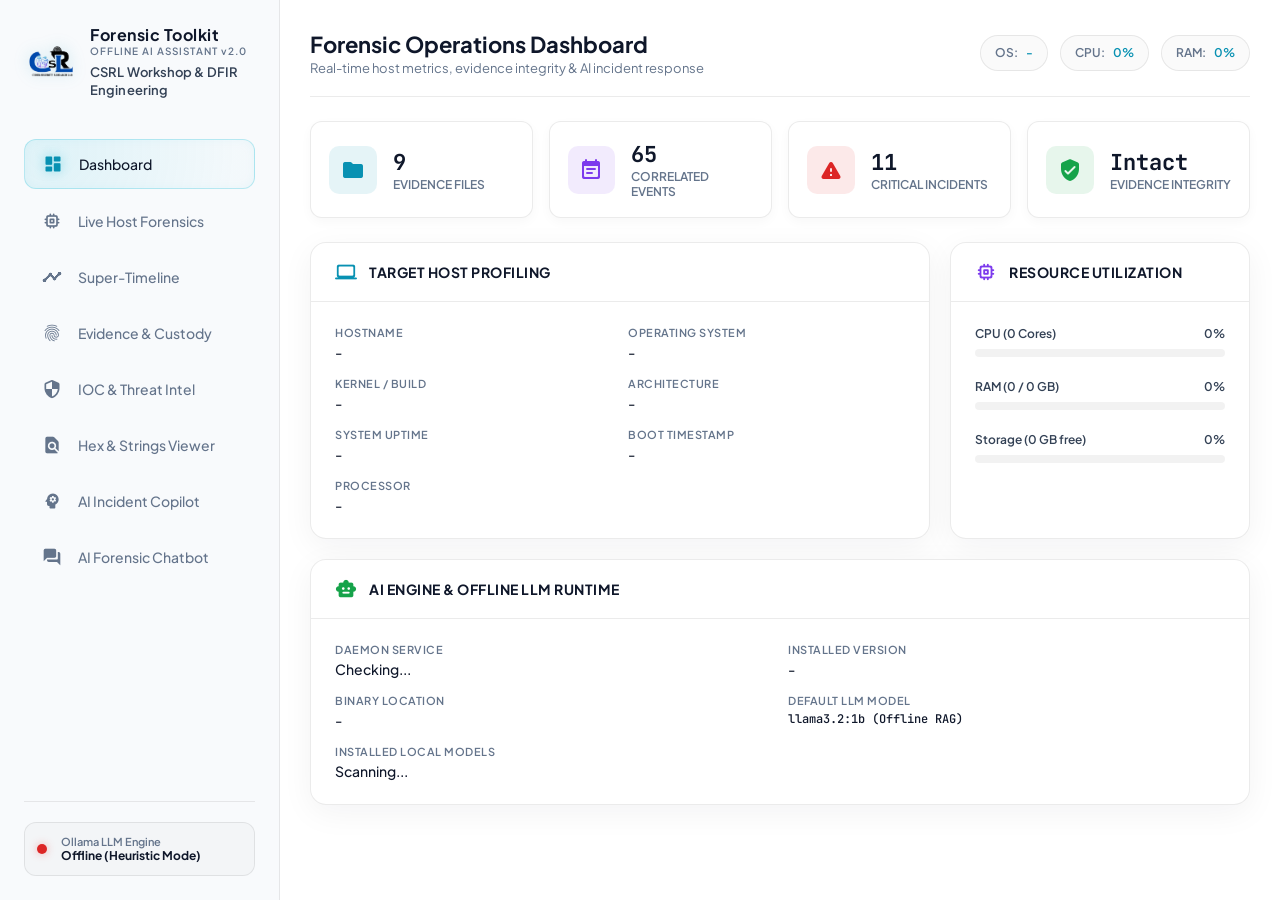
==== commit 12b98acf: "feat: Upgrade to AgenticDFIR v2.0 with Live Host Forensics, Super-Timeline, IOC Engine, and Cloud De" ====
--- a/web_gui/index.html
+++ b/web_gui/index.html
@@ -3,12 +3,52 @@
 <head>
     <meta charset="UTF-8">
     <meta name="viewport" content="width=device-width, initial-scale=1.0">
-    <title>AI Cyber Forensic Toolkit Dashboard</title>
+    <title>AI Cyber Forensic & Incident Response Platform</title>
     <!-- Material Design Icons -->
     <link href="https://fonts.googleapis.com/icon?family=Material+Icons+Round" rel="stylesheet">
     <!-- Google Fonts -->
-    <link href="https://fonts.googleapis.com/css2?family=Plus+Jakarta+Sans:wght@300;400;500;600;700&family=JetBrains+Mono:wght@400;500&display=swap" rel="stylesheet">
+    <link href="https://fonts.googleapis.com/css2?family=Plus+Jakarta+Sans:wght@300;400;500;600;700&family=JetBrains+Mono:wght@400;500;600&display=swap" rel="stylesheet">
     <link rel="stylesheet" href="style.css">
+    <style>
+        /* Additional Enhanced Forensic Badges and Sub-nav */
+        .badge-critical { background: rgba(220, 38, 38, 0.15); color: #ef4444; border: 1px solid rgba(220, 38, 38, 0.3); padding: 3px 8px; border-radius: 4px; font-size: 11px; font-weight: 600; }
+        .badge-high { background: rgba(234, 88, 12, 0.15); color: #f97316; border: 1px solid rgba(234, 88, 12, 0.3); padding: 3px 8px; border-radius: 4px; font-size: 11px; font-weight: 600; }
+        .badge-medium { background: rgba(202, 138, 4, 0.15); color: #eab308; border: 1px solid rgba(202, 138, 4, 0.3); padding: 3px 8px; border-radius: 4px; font-size: 11px; font-weight: 600; }
+        .badge-low { background: rgba(37, 99, 235, 0.15); color: #3b82f6; border: 1px solid rgba(37, 99, 235, 0.3); padding: 3px 8px; border-radius: 4px; font-size: 11px; font-weight: 600; }
+        .badge-info { background: rgba(100, 116, 139, 0.15); color: #94a3b8; border: 1px solid rgba(100, 116, 139, 0.3); padding: 3px 8px; border-radius: 4px; font-size: 11px; font-weight: 600; }
+        .badge-verified { background: rgba(22, 163, 74, 0.15); color: #22c55e; border: 1px solid rgba(22, 163, 74, 0.3); padding: 3px 8px; border-radius: 4px; font-size: 11px; font-weight: 600; }
+        .badge-tampered { background: rgba(220, 38, 38, 0.2); color: #ef4444; border: 1px solid #ef4444; padding: 3px 8px; border-radius: 4px; font-size: 11px; font-weight: 700; animation: pulse 2s infinite; }
+        
+        .kpi-container { display: grid; grid-template-columns: repeat(4, 1fr); gap: 16px; margin-bottom: 24px; }
+        .kpi-card { background: var(--bg-card); border: 1px solid var(--border-glass); border-radius: 12px; padding: 18px; display: flex; align-items: center; gap: 16px; box-shadow: 0 4px 12px rgba(0,0,0,0.03); }
+        .kpi-icon { width: 48px; height: 48px; border-radius: 10px; display: flex; align-items: center; justify-content: center; font-size: 24px; }
+        .kpi-value { font-size: 22px; font-weight: 700; color: var(--color-text-heading); font-family: var(--font-mono); }
+        .kpi-label { font-size: 12px; color: var(--color-text-muted); text-transform: uppercase; font-weight: 600; }
+
+        .sub-tab-bar { display: flex; gap: 10px; margin-bottom: 20px; border-bottom: 1px solid var(--border-glass); padding-bottom: 10px; }
+        .sub-tab-btn { background: none; border: none; padding: 8px 16px; border-radius: 6px; font-size: 13px; font-weight: 600; color: var(--color-text-muted); cursor: pointer; display: flex; align-items: center; gap: 6px; }
+        .sub-tab-btn.active { background: rgba(8, 145, 178, 0.1); color: var(--cyan); }
+        .sub-tab-content { display: none; }
+        .sub-tab-content.active { display: block; }
+
+        .search-filter-box { display: flex; gap: 12px; align-items: center; margin-bottom: 16px; }
+        .search-input { flex: 1; padding: 10px 14px; border-radius: 8px; border: 1px solid var(--border-glass); background: var(--bg-card); font-size: 13px; color: var(--color-text-heading); }
+        .select-filter { padding: 10px 14px; border-radius: 8px; border: 1px solid var(--border-glass); background: var(--bg-card); font-size: 13px; color: var(--color-text-heading); }
+
+        .mitre-grid { display: grid; grid-template-columns: repeat(auto-fill, minmax(280px, 1fr)); gap: 14px; margin-top: 14px; }
+        .mitre-card { background: var(--bg-card); border: 1px solid var(--border-glass); border-radius: 8px; padding: 14px; border-left: 4px solid var(--cyan); }
+        .mitre-tactic { font-size: 11px; text-transform: uppercase; color: var(--cyan); font-weight: 700; }
+        .mitre-id { font-family: var(--font-mono); font-size: 12px; font-weight: 700; color: var(--color-text-heading); margin: 4px 0; }
+        .mitre-desc { font-size: 12px; color: var(--color-text-main); line-height: 1.4; }
+        
+        .hex-viewer { font-family: var(--font-mono); font-size: 12px; background: #0f172a; color: #38bdf8; padding: 16px; border-radius: 8px; overflow-x: auto; white-space: pre; line-height: 1.5; max-height: 480px; }
+        .strings-viewer { font-family: var(--font-mono); font-size: 12px; background: var(--bg-card); border: 1px solid var(--border-glass); padding: 12px; border-radius: 8px; max-height: 400px; overflow-y: auto; }
+        .string-item { padding: 4px 8px; border-bottom: 1px solid rgba(0,0,0,0.04); }
+        .string-item:hover { background: rgba(8, 145, 178, 0.05); }
+
+        .action-chip-btn { background: var(--bg-card); border: 1px solid var(--border-glass); padding: 6px 12px; border-radius: 20px; font-size: 12px; font-weight: 500; cursor: pointer; color: var(--color-text-main); display: inline-flex; align-items: center; gap: 6px; margin: 4px 2px; }
+        .action-chip-btn:hover { border-color: var(--cyan); color: var(--cyan); }
+    </style>
 </head>
 <body>
     <div class="app-container">
@@ -18,8 +58,8 @@
                 <img src="csrl.png" alt="CSRL Logo" class="brand-logo">
                 <div class="brand-text">
                     <h2>Forensic Toolkit</h2>
-                    <span>OFFLINE AI ASSISTANT</span>
-                    <span class="developer-credit">Developed by Cyber Security Research Lab, NITK, Surathkal</span>
+                    <span>OFFLINE AI ASSISTANT v2.0</span>
+                    <span class="developer-credit">CSRL Workshop & DFIR Engineering</span>
                 </div>
             </div>
             
@@ -28,13 +68,25 @@
                     <span class="material-icons-round">dashboard</span>
                     <span>Dashboard</span>
                 </a>
-                <a href="#" class="nav-item" data-tab="artifacts">
-                    <span class="material-icons-round">folder_open</span>
-                    <span>Artifact Discovery</span>
+                <a href="#" class="nav-item" data-tab="live-forensics">
+                    <span class="material-icons-round">memory</span>
+                    <span>Live Host Forensics</span>
                 </a>
-                <a href="#" class="nav-item" data-tab="operations">
+                <a href="#" class="nav-item" data-tab="timeline">
+                    <span class="material-icons-round">timeline</span>
+                    <span>Super-Timeline</span>
+                </a>
+                <a href="#" class="nav-item" data-tab="evidence">
                     <span class="material-icons-round">fingerprint</span>
-                    <span>Hashes & Timeline</span>
+                    <span>Evidence & Custody</span>
+                </a>
+                <a href="#" class="nav-item" data-tab="threat-intel">
+                    <span class="material-icons-round">security</span>
+                    <span>IOC & Threat Intel</span>
+                </a>
+                <a href="#" class="nav-item" data-tab="inspector">
+                    <span class="material-icons-round">find_in_page</span>
+                    <span>Hex & Strings Viewer</span>
                 </a>
                 <a href="#" class="nav-item" data-tab="ai-copilot">
                     <span class="material-icons-round">psychology</span>
@@ -50,7 +102,7 @@
                 <div class="service-status">
                     <div class="status-indicator" id="ollama-status-indicator"></div>
                     <div class="status-details">
-                        <p class="service-name">Ollama Local LLM</p>
+                        <p class="service-name">Ollama LLM Engine</p>
                         <p class="status-text" id="ollama-status-text">Checking...</p>
                     </div>
                 </div>
@@ -62,13 +114,13 @@
             <!-- Header Bar -->
             <header class="top-header">
                 <div class="header-title">
-                    <h1 id="page-title">Security Dashboard</h1>
-                    <p class="subtitle" id="page-subtitle">Real-time Windows system metrics & services status</p>
+                    <h1 id="page-title">Forensic Operations Dashboard</h1>
+                    <p class="subtitle" id="page-subtitle">Real-time host metrics, evidence integrity & AI incident response</p>
                 </div>
                 <div class="system-quick-stats">
                     <div class="quick-stat-pill">
                         <span class="stat-label">OS:</span>
-                        <span class="stat-val" id="quick-os">Windows</span>
+                        <span class="stat-val" id="quick-os">-</span>
                     </div>
                     <div class="quick-stat-pill">
                         <span class="stat-label">CPU:</span>
@@ -81,14 +133,53 @@
                 </div>
             </header>
 
-            <!-- Tab: Dashboard -->
+            <!-- TAB 1: DASHBOARD -->
             <section id="tab-dashboard" class="tab-pane active">
+                <div class="kpi-container">
+                    <div class="kpi-card">
+                        <div class="kpi-icon" style="background: rgba(8, 145, 178, 0.1); color: var(--cyan);">
+                            <span class="material-icons-round">folder</span>
+                        </div>
+                        <div>
+                            <div class="kpi-value" id="kpi-evidence-count">9</div>
+                            <div class="kpi-label">Evidence Files</div>
+                        </div>
+                    </div>
+                    <div class="kpi-card">
+                        <div class="kpi-icon" style="background: rgba(124, 58, 237, 0.1); color: var(--purple);">
+                            <span class="material-icons-round">event_note</span>
+                        </div>
+                        <div>
+                            <div class="kpi-value" id="kpi-events-count">65</div>
+                            <div class="kpi-label">Correlated Events</div>
+                        </div>
+                    </div>
+                    <div class="kpi-card">
+                        <div class="kpi-icon" style="background: rgba(220, 38, 38, 0.1); color: var(--danger);">
+                            <span class="material-icons-round">warning</span>
+                        </div>
+                        <div>
+                            <div class="kpi-value" id="kpi-critical-count">11</div>
+                            <div class="kpi-label">Critical Incidents</div>
+                        </div>
+                    </div>
+                    <div class="kpi-card">
+                        <div class="kpi-icon" style="background: rgba(22, 163, 74, 0.1); color: var(--green);">
+                            <span class="material-icons-round">verified_user</span>
+                        </div>
+                        <div>
+                            <div class="kpi-value" id="kpi-integrity-status">Intact</div>
+                            <div class="kpi-label">Evidence Integrity</div>
+                        </div>
+                    </div>
+                </div>
+
                 <div class="grid-layout">
-                    <!-- Card: Host Info -->
+                    <!-- Host Info Card -->
                     <div class="card glassmorphic col-span-2">
                         <div class="card-header">
-                            <span class="material-icons-round card-header-icon text-cyan">info</span>
-                            <h3>System Information</h3>
+                            <span class="material-icons-round card-header-icon text-cyan">computer</span>
+                            <h3>Target Host Profiling</h3>
                         </div>
                         <div class="card-body">
                             <div class="info-grid">
@@ -101,12 +192,20 @@
                                     <span class="info-value" id="sys-os">-</span>
                                 </div>
                                 <div class="info-item">
-                                    <span class="info-label">OS Version</span>
+                                    <span class="info-label">Kernel / Build</span>
                                     <span class="info-value" id="sys-version">-</span>
                                 </div>
                                 <div class="info-item">
                                     <span class="info-label">Architecture</span>
                                     <span class="info-value" id="sys-arch">-</span>
+                                </div>
+                                <div class="info-item">
+                                    <span class="info-label">System Uptime</span>
+                                    <span class="info-value" id="sys-uptime">-</span>
+                                </div>
+                                <div class="info-item">
+                                    <span class="info-label">Boot Timestamp</span>
+                                    <span class="info-value" id="sys-boot-time">-</span>
                                 </div>
                                 <div class="info-item col-span-2">
                                     <span class="info-label">Processor</span>
@@ -116,36 +215,34 @@
                         </div>
                     </div>
 
-                    <!-- Card: Resource Usage Charts -->
+                    <!-- Hardware Telemetry -->
                     <div class="card glassmorphic">
                         <div class="card-header">
                             <span class="material-icons-round card-header-icon text-purple">memory</span>
-                            <h3>Hardware Utilization</h3>
+                            <h3>Resource Utilization</h3>
                         </div>
                         <div class="card-body resource-usage">
                             <div class="progress-section">
                                 <div class="progress-labels">
-                                    <span>CPU Usage (<span id="cpu-cores">0</span> Logical Cores)</span>
+                                    <span>CPU (<span id="cpu-cores">0</span> Cores)</span>
                                     <span id="cpu-percent-lbl">0%</span>
                                 </div>
                                 <div class="progress-bar-container">
                                     <div class="progress-bar bg-cyan" id="cpu-progress-bar" style="width: 0%"></div>
                                 </div>
                             </div>
-
                             <div class="progress-section">
                                 <div class="progress-labels">
-                                    <span>Memory Usage (<span id="ram-used">0</span> / <span id="ram-total">0</span> GB)</span>
+                                    <span>RAM (<span id="ram-used">0</span> / <span id="ram-total">0</span> GB)</span>
                                     <span id="ram-percent-lbl">0%</span>
                                 </div>
                                 <div class="progress-bar-container">
                                     <div class="progress-bar bg-purple" id="ram-progress-bar" style="width: 0%"></div>
                                 </div>
                             </div>
-
                             <div class="progress-section">
                                 <div class="progress-labels">
-                                    <span>Primary Disk Space (<span id="disk-free">0</span> GB free)</span>
+                                    <span>Storage (<span id="disk-free">0</span> GB free)</span>
                                     <span id="disk-percent-lbl">0%</span>
                                 </div>
                                 <div class="progress-bar-container">
@@ -155,318 +252,478 @@
                         </div>
                     </div>
 
-                    <!-- Card: Ollama Running Processes -->
-                    <div class="card glassmorphic col-span-2">
-                        <div class="card-header">
-                            <span class="material-icons-round card-header-icon text-green">terminal</span>
-                            <h3>Active Ollama Processes</h3>
-                        </div>
-                        <div class="card-body">
-                            <div class="table-container">
-                                <table id="processes-table">
+                    <!-- AI Engine Status Card -->
+                    <div class="card glassmorphic col-span-3">
+                        <div class="card-header">
+                            <span class="material-icons-round card-header-icon text-green">smart_toy</span>
+                            <h3>AI Engine & Offline LLM Runtime</h3>
+                        </div>
+                        <div class="card-body">
+                            <div class="info-grid">
+                                <div class="info-item">
+                                    <span class="info-label">Daemon Service</span>
+                                    <span class="info-value" id="ollama-daemon-status">Checking...</span>
+                                </div>
+                                <div class="info-item">
+                                    <span class="info-label">Installed Version</span>
+                                    <span class="info-value" id="ollama-version-val">-</span>
+                                </div>
+                                <div class="info-item">
+                                    <span class="info-label">Binary Location</span>
+                                    <span class="info-value" id="ollama-path-val">-</span>
+                                </div>
+                                <div class="info-item">
+                                    <span class="info-label">Default LLM Model</span>
+                                    <span class="info-value font-mono">llama3.2:1b (Offline RAG)</span>
+                                </div>
+                                <div class="info-item col-span-2">
+                                    <span class="info-label">Installed Local Models</span>
+                                    <span class="info-value" id="installed-models-badges">Scanning...</span>
+                                </div>
+                            </div>
+                        </div>
+                    </div>
+                </div>
+            </section>
+
+            <!-- TAB 2: LIVE HOST FORENSICS -->
+            <section id="tab-live-forensics" class="tab-pane">
+                <div class="sub-tab-bar">
+                    <button class="sub-tab-btn active" data-sub="sub-processes">
+                        <span class="material-icons-round">list_alt</span> Processes & Anomalies (<span id="count-procs">0</span>)
+                    </button>
+                    <button class="sub-tab-btn" data-sub="sub-sockets">
+                        <span class="material-icons-round">router</span> Active Sockets & Ports (<span id="count-sockets">0</span>)
+                    </button>
+                    <button class="sub-tab-btn" data-sub="sub-persistence">
+                        <span class="material-icons-round">history_edu</span> Persistence & Autoruns (<span id="count-autoruns">0</span>)
+                    </button>
+                    <button class="sub-tab-btn" data-sub="sub-users">
+                        <span class="material-icons-round">people</span> Users & Active Sessions
+                    </button>
+                </div>
+
+                <!-- Sub-tab: Processes -->
+                <div id="sub-processes" class="sub-tab-content active">
+                    <div class="card glassmorphic">
+                        <div class="card-header" style="justify-content: space-between;">
+                            <div style="display: flex; align-items: center; gap: 8px;">
+                                <span class="material-icons-round text-cyan">developer_board</span>
+                                <h3>Live Process Table & DFIR Anomaly Scoring</h3>
+                            </div>
+                            <button class="btn btn-outline" id="btn-refresh-procs">
+                                <span class="material-icons-round">refresh</span> Refresh Processes
+                            </button>
+                        </div>
+                        <div class="card-body">
+                            <div class="search-filter-box">
+                                <input type="text" class="search-input" id="proc-search-input" placeholder="Search by process name, PID, user, or anomaly...">
+                                <select class="select-filter" id="proc-filter-select">
+                                    <option value="all">All Processes</option>
+                                    <option value="suspicious">Flagged Suspicious Only</option>
+                                </select>
+                            </div>
+                            <div class="table-container" style="max-height: 480px;">
+                                <table>
                                     <thead>
                                         <tr>
                                             <th>PID</th>
+                                            <th>PPID</th>
                                             <th>Process Name</th>
-                                            <th>CPU %</th>
-                                            <th>RAM (MB)</th>
+                                            <th>User</th>
+                                            <th>CPU%</th>
+                                            <th>Memory (MB)</th>
+                                            <th>Status</th>
+                                            <th>DFIR Anomaly Assessment</th>
                                         </tr>
                                     </thead>
-                                    <tbody id="processes-tbody">
-                                        <tr>
-                                            <td colspan="4" class="text-center text-muted">No processes loaded</td>
-                                        </tr>
+                                    <tbody id="procs-table-body">
+                                        <tr><td colspan="8" style="text-align: center;">Loading process tree...</td></tr>
                                     </tbody>
                                 </table>
                             </div>
                         </div>
                     </div>
-
-                    <!-- Card: Ollama Port info -->
+                </div>
+
+                <!-- Sub-tab: Sockets -->
+                <div id="sub-sockets" class="sub-tab-content">
                     <div class="card glassmorphic">
-                        <div class="card-header">
-                            <span class="material-icons-round card-header-icon text-yellow">lan</span>
-                            <h3>Network Sockets</h3>
-                        </div>
-                        <div class="card-body network-body">
-                            <div class="network-port-box">
-                                <div class="port-num">11434</div>
-                                <div class="port-desc">Ollama default listening port</div>
-                            </div>
-                            <div class="port-status-details">
-                                <span class="status-dot green" id="port-status-dot"></span>
-                                <span id="port-status-text">Checking socket status...</span>
-                            </div>
-                        </div>
-                    </div>
-                </div>
-            </section>
-
-            <!-- Tab: Artifact Discovery -->
-            <section id="tab-artifacts" class="tab-pane">
-                <div class="grid-layout">
-                    <!-- Card: Installation Details -->
-                    <div class="card glassmorphic col-span-2">
-                        <div class="card-header">
-                            <span class="material-icons-round card-header-icon text-cyan">settings</span>
-                            <h3>Ollama Environment Details</h3>
-                        </div>
-                        <div class="card-body">
-                            <div class="info-grid">
-                                <div class="info-item col-span-2">
-                                    <span class="info-label">Executable Location</span>
-                                    <span class="info-value font-mono" id="art-exe">-</span>
-                                </div>
-                                <div class="info-item col-span-2">
-                                    <span class="info-label">Model Cache Directory</span>
-                                    <span class="info-value font-mono" id="art-dir">-</span>
-                                </div>
-                            </div>
-                        </div>
-                    </div>
-
-                    <!-- Card: Cache Summary -->
-                    <div class="card glassmorphic">
-                        <div class="card-header">
-                            <span class="material-icons-round card-header-icon text-purple">storage</span>
-                            <h3>Cache Storage</h3>
-                        </div>
-                        <div class="card-body storage-summary">
-                            <div class="stat-huge" id="art-total-files">0</div>
-                            <div class="stat-label">Model Manifest/Blob files stored locally</div>
-                        </div>
-                    </div>
-
-                    <!-- Card: Cached Files Listing -->
-                    <div class="card glassmorphic col-span-3">
-                        <div class="card-header">
-                            <span class="material-icons-round card-header-icon text-green">list_alt</span>
-                            <h3>Model Cache Files (Blob Repository)</h3>
-                        </div>
-                        <div class="card-body">
-                            <div class="table-container">
+                        <div class="card-header" style="justify-content: space-between;">
+                            <div style="display: flex; align-items: center; gap: 8px;">
+                                <span class="material-icons-round text-purple">wifi_tethering</span>
+                                <h3>Active Network Sockets & Foreign Connection Threat Tagging</h3>
+                            </div>
+                            <button class="btn btn-outline" id="btn-refresh-sockets">
+                                <span class="material-icons-round">refresh</span> Refresh Sockets
+                            </button>
+                        </div>
+                        <div class="card-body">
+                            <div class="table-container" style="max-height: 480px;">
                                 <table>
                                     <thead>
                                         <tr>
-                                            <th>File Name</th>
-                                            <th>Relative Path</th>
-                                            <th>Size (MB)</th>
+                                            <th>Proto</th>
+                                            <th>Local Address</th>
+                                            <th>Remote Address</th>
+                                            <th>State</th>
+                                            <th>Process</th>
+                                            <th>PID</th>
+                                            <th>Threat Classification</th>
                                         </tr>
                                     </thead>
-                                    <tbody id="files-tbody">
-                                        <tr>
-                                            <td colspan="3" class="text-center text-muted">No cache files discovered</td>
-                                        </tr>
+                                    <tbody id="sockets-table-body">
+                                        <tr><td colspan="7" style="text-align: center;">Scanning network sockets...</td></tr>
                                     </tbody>
                                 </table>
                             </div>
                         </div>
                     </div>
                 </div>
-            </section>
-
-            <!-- Tab: Operations -->
-            <section id="tab-operations" class="tab-pane">
-                <div class="grid-layout">
-                    <!-- Control Panel Card -->
-                    <div class="card glassmorphic col-span-3">
-                        <div class="card-header">
-                            <span class="material-icons-round card-header-icon text-cyan">build</span>
-                            <h3>Forensic Investigation Actions</h3>
-                        </div>
-                        <div class="card-body control-buttons-group">
-                            <p class="instructions">1. Click <strong>Compute SHA256 Hashes</strong> to record the baseline. Then manually edit any file in the <code>Evidence/</code> folder. Run hashes again to detect tampering.</p>
-                            <div class="buttons-row">
-                                <button class="btn btn-cyan" id="btn-run-hashes">
-                                    <span class="material-icons-round">fingerprint</span>
-                                    Compute SHA256 Hashes
-                                </button>
-                                <button class="btn btn-purple" id="btn-run-timeline">
-                                    <span class="material-icons-round">schedule</span>
-                                    Build Forensic Timeline
-                                </button>
-                            </div>
-                        </div>
-                    </div>
-
-                    <!-- Card: Evidence & Hashes -->
-                    <div class="card glassmorphic col-span-2">
-                        <div class="card-header">
-                            <span class="material-icons-round card-header-icon text-cyan">grid_view</span>
-                            <h3>Evidence Integrity Verification</h3>
-                        </div>
-                        <div class="card-body">
-                            <div class="table-container">
+
+                <!-- Sub-tab: Persistence -->
+                <div id="sub-persistence" class="sub-tab-content">
+                    <div class="card glassmorphic">
+                        <div class="card-header">
+                            <span class="material-icons-round text-cyan">schedule</span>
+                            <h3>Discovered Persistence & Autorun Mechanisms</h3>
+                        </div>
+                        <div class="card-body">
+                            <div class="table-container" style="max-height: 480px;">
                                 <table>
                                     <thead>
                                         <tr>
-                                            <th>File Name</th>
-                                            <th>SHA-256 Checksum</th>
-                                            <th>Status</th>
+                                            <th>Type</th>
+                                            <th>Artifact Name</th>
+                                            <th>Filesystem Location</th>
+                                            <th>Last Modified</th>
                                         </tr>
                                     </thead>
-                                    <tbody id="hashes-tbody">
-                                        <tr>
-                                            <td colspan="3" class="text-center text-muted">Hashes not computed yet. Click "Compute SHA256 Hashes".</td>
-                                        </tr>
+                                    <tbody id="persistence-table-body">
+                                        <tr><td colspan="4" style="text-align: center;">Discovering autorun hooks...</td></tr>
                                     </tbody>
                                 </table>
                             </div>
                         </div>
                     </div>
-
-                    <!-- Card: Timeline -->
+                </div>
+
+                <!-- Sub-tab: Users -->
+                <div id="sub-users" class="sub-tab-content">
                     <div class="card glassmorphic">
                         <div class="card-header">
-                            <span class="material-icons-round card-header-icon text-purple">history</span>
-                            <h3>Chronological File Timeline</h3>
-                        </div>
-                        <div class="card-body">
-                            <div class="timeline-stepper" id="timeline-stepper">
-                                <p class="text-muted text-center">Timeline empty. Click "Build Forensic Timeline".</p>
-                            </div>
+                            <span class="material-icons-round text-green">account_circle</span>
+                            <h3>User Accounts & Active Authentication Sessions</h3>
+                        </div>
+                        <div class="card-body" id="users-info-container">
+                            <p>Loading user accounts and active sessions...</p>
                         </div>
                     </div>
                 </div>
             </section>
 
-            <!-- Tab: AI Copilot -->
+            <!-- TAB 3: SUPER-TIMELINE -->
+            <section id="tab-timeline" class="tab-pane">
+                <div class="card glassmorphic">
+                    <div class="card-header" style="justify-content: space-between;">
+                        <div style="display: flex; align-items: center; gap: 8px;">
+                            <span class="material-icons-round text-cyan">alarm</span>
+                            <h3>Chronological Master Super-Timeline & Kill Chain Reconstruction</h3>
+                        </div>
+                        <div style="display: flex; gap: 8px;">
+                            <button class="btn btn-primary" id="btn-rebuild-timeline">
+                                <span class="material-icons-round">play_arrow</span> Correlate Timeline
+                            </button>
+                            <a href="/api/timeline/export/csv" class="btn btn-outline" download>
+                                <span class="material-icons-round">download</span> Export CSV
+                            </a>
+                        </div>
+                    </div>
+                    <div class="card-body">
+                        <div class="search-filter-box">
+                            <input type="text" class="search-input" id="timeline-search-input" placeholder="Search events by IP, username, keyword (e.g. j.smith, curl, exfil)...">
+                            <select class="select-filter" id="timeline-severity-filter">
+                                <option value="ALL">All Severities</option>
+                                <option value="CRITICAL">🔴 Critical Only</option>
+                                <option value="HIGH">🟠 High Only</option>
+                                <option value="MEDIUM">🟡 Medium Only</option>
+                                <option value="LOW">🔵 Low / Info</option>
+                            </select>
+                            <select class="select-filter" id="timeline-source-filter">
+                                <option value="ALL">All Log Sources</option>
+                                <option value="Firewall">Firewall Logs</option>
+                                <option value="System">System Syslog</option>
+                                <option value="VPN Gateway">VPN Gateway</option>
+                                <option value="Email Communication">Email / SOC Alerts</option>
+                            </select>
+                        </div>
+
+                        <div class="table-container" style="max-height: 520px;">
+                            <table>
+                                <thead>
+                                    <tr>
+                                        <th>Timestamp (IST)</th>
+                                        <th>Severity</th>
+                                        <th>Kill Chain Stage</th>
+                                        <th>Log Source</th>
+                                        <th>User</th>
+                                        <th>Source IP</th>
+                                        <th>Destination IP</th>
+                                        <th>Correlated Event Description</th>
+                                    </tr>
+                                </thead>
+                                <tbody id="timeline-table-body">
+                                    <tr><td colspan="8" style="text-align: center;">Click 'Correlate Timeline' to build master timeline...</td></tr>
+                                </tbody>
+                            </table>
+                        </div>
+                    </div>
+                </div>
+            </section>
+
+            <!-- TAB 4: EVIDENCE & CHAIN OF CUSTODY -->
+            <section id="tab-evidence" class="tab-pane">
+                <div class="grid-layout">
+                    <!-- Evidence Table -->
+                    <div class="card glassmorphic col-span-3">
+                        <div class="card-header" style="justify-content: space-between;">
+                            <div style="display: flex; align-items: center; gap: 8px;">
+                                <span class="material-icons-round text-cyan">fingerprint</span>
+                                <h3>Digital Evidence Repository & Cryptographic Integrity Check</h3>
+                            </div>
+                            <div style="display: flex; gap: 8px;">
+                                <button class="btn btn-primary" id="btn-run-hashing">
+                                    <span class="material-icons-round">verified</span> Verify Evidence Hashes
+                                </button>
+                                <button class="btn btn-outline" id="btn-gen-integrity-report">
+                                    <span class="material-icons-round">description</span> Generate Integrity Report
+                                </button>
+                            </div>
+                        </div>
+                        <div class="card-body">
+                            <div class="table-container" style="max-height: 360px;">
+                                <table>
+                                    <thead>
+                                        <tr>
+                                            <th>Filename</th>
+                                            <th>Size</th>
+                                            <th>SHA-256 Checksum</th>
+                                            <th>MD5 Checksum</th>
+                                            <th>Shannon Entropy</th>
+                                            <th>Integrity Status</th>
+                                        </tr>
+                                    </thead>
+                                    <tbody id="evidence-table-body">
+                                        <tr><td colspan="6" style="text-align: center;">Loading evidence inventory...</td></tr>
+                                    </tbody>
+                                </table>
+                            </div>
+                        </div>
+                    </div>
+
+                    <!-- Chain of Custody Card -->
+                    <div class="card glassmorphic col-span-2">
+                        <div class="card-header">
+                            <span class="material-icons-round text-purple">gavel</span>
+                            <h3>Chain of Custody & Custodial Transfer Log</h3>
+                        </div>
+                        <div class="card-body">
+                            <div id="coc-header-info" style="margin-bottom: 12px; font-size: 13px;">
+                                <strong>Case:</strong> CASE-2026-DFIR-001 | <strong>Investigator:</strong> Lead DFIR Specialist
+                            </div>
+                            <div class="table-container" style="max-height: 220px;">
+                                <table>
+                                    <thead>
+                                        <tr>
+                                            <th>Timestamp</th>
+                                            <th>Released By</th>
+                                            <th>Received By</th>
+                                            <th>Purpose / Action</th>
+                                        </tr>
+                                    </thead>
+                                    <tbody id="coc-transfers-body">
+                                        <tr><td colspan="4">Loading custody ledger...</td></tr>
+                                    </tbody>
+                                </table>
+                            </div>
+                        </div>
+                    </div>
+
+                    <!-- Upload New Evidence Card -->
+                    <div class="card glassmorphic">
+                        <div class="card-header">
+                            <span class="material-icons-round text-green">cloud_upload</span>
+                            <h3>Evidence Ingestion</h3>
+                        </div>
+                        <div class="card-body">
+                            <p style="font-size: 12px; color: var(--color-text-muted); margin-bottom: 12px;">
+                                Upload suspicious files or logs to compute SHA-256/MD5, Shannon entropy, and index into the AI Assistant.
+                            </p>
+                            <input type="file" id="evidence-file-input" style="margin-bottom: 12px; font-size: 12px;">
+                            <button class="btn btn-primary" id="btn-upload-evidence" style="width: 100%;">
+                                <span class="material-icons-round">upload_file</span> Ingest & Hash Artifact
+                            </button>
+                            <div id="upload-status-msg" style="margin-top: 10px; font-size: 12px;"></div>
+                        </div>
+                    </div>
+                </div>
+            </section>
+
+            <!-- TAB 5: IOCS & THREAT INTEL -->
+            <section id="tab-threat-intel" class="tab-pane">
+                <div class="grid-layout">
+                    <!-- IOC Table -->
+                    <div class="card glassmorphic col-span-3">
+                        <div class="card-header">
+                            <span class="material-icons-round text-danger">radar</span>
+                            <h3>Discovered Indicators of Compromise (IOCs)</h3>
+                        </div>
+                        <div class="card-body">
+                            <div class="table-container" style="max-height: 300px;">
+                                <table>
+                                    <thead>
+                                        <tr>
+                                            <th>Indicator (IP / Artifact)</th>
+                                            <th>Threat Level</th>
+                                            <th>Strategic Role</th>
+                                            <th>Forensic Significance</th>
+                                        </tr>
+                                    </thead>
+                                    <tbody id="ioc-table-body">
+                                        <tr><td colspan="4" style="text-align: center;">Scanning threat indicators...</td></tr>
+                                    </tbody>
+                                </table>
+                            </div>
+                        </div>
+                    </div>
+
+                    <!-- MITRE ATT&CK Framework -->
+                    <div class="card glassmorphic col-span-3">
+                        <div class="card-header">
+                            <span class="material-icons-round text-cyan">grid_view</span>
+                            <h3>MITRE ATT&CK Matrix Alignment</h3>
+                        </div>
+                        <div class="card-body">
+                            <div class="mitre-grid" id="mitre-cards-container">
+                                <!-- Dynamic MITRE cards -->
+                            </div>
+                        </div>
+                    </div>
+                </div>
+            </section>
+
+            <!-- TAB 6: HEX & STRINGS INSPECTOR -->
+            <section id="tab-inspector" class="tab-pane">
+                <div class="card glassmorphic">
+                    <div class="card-header" style="justify-content: space-between;">
+                        <div style="display: flex; align-items: center; gap: 8px;">
+                            <span class="material-icons-round text-cyan">visibility</span>
+                            <h3>Forensic Hex Dump & Printable Strings Inspector</h3>
+                        </div>
+                        <div style="display: flex; gap: 10px; align-items: center;">
+                            <select class="select-filter" id="inspector-file-select" style="min-width: 200px;">
+                                <option value="">Select Evidence File...</option>
+                            </select>
+                            <button class="btn btn-outline" id="btn-load-hex">
+                                <span class="material-icons-round">code</span> View Hex
+                            </button>
+                            <button class="btn btn-outline" id="btn-load-strings">
+                                <span class="material-icons-round">text_format</span> Extract Strings
+                            </button>
+                        </div>
+                    </div>
+                    <div class="card-body">
+                        <div id="inspector-viewer-container">
+                            <p style="text-align: center; color: var(--color-text-muted); padding: 40px;">
+                                Select an evidence file from the dropdown to inspect its raw hex dump or extract printable ASCII strings.
+                            </p>
+                        </div>
+                    </div>
+                </div>
+            </section>
+
+            <!-- TAB 7: AI INCIDENT COPILOT -->
             <section id="tab-ai-copilot" class="tab-pane">
-                <div class="grid-layout">
-                    <!-- LLM Configuration Card -->
-                    <div class="card glassmorphic col-span-1">
-                        <div class="card-header">
-                            <span class="material-icons-round card-header-icon text-purple">tune</span>
-                            <h3>Copilot Model Configuration</h3>
-                        </div>
-                        <div class="card-body">
-                            <div class="form-group">
-                                <label for="model-select">Target Local LLM</label>
-                                <select id="model-select" class="form-control">
-                                    <option value="">Checking local models...</option>
-                                </select>
-                            </div>
-                            
-                            <div class="model-meta-info">
-                                <div class="meta-row">
-                                    <span class="lbl">Recommended Model:</span>
-                                    <span class="val text-cyan">llama3.2:1b</span>
-                                </div>
-                                <div class="meta-row">
-                                    <span class="lbl">Query Temperature:</span>
-                                    <span class="val">0.0 (Forensic Accuracy)</span>
-                                </div>
-                            </div>
-                            
-                            <button class="btn btn-purple btn-full mt-4" id="btn-generate-report">
-                                <span class="material-icons-round">psychology</span>
-                                Generate AI Incident Report
+                <div class="card glassmorphic">
+                    <div class="card-header" style="justify-content: space-between;">
+                        <div style="display: flex; align-items: center; gap: 8px;">
+                            <span class="material-icons-round text-purple">psychology</span>
+                            <h3>AI Incident Copilot & Executive DFIR Report Generator</h3>
+                        </div>
+                        <div style="display: flex; gap: 8px;">
+                            <button class="btn btn-primary" id="btn-generate-ai-report">
+                                <span class="material-icons-round">auto_awesome</span> Generate Incident Report
                             </button>
-                        </div>
-                    </div>
-
-                    <!-- AI Report Card -->
-                    <div class="card glassmorphic col-span-2">
-                        <div class="card-header justify-between">
-                            <div class="header-left">
-                                <span class="material-icons-round card-header-icon text-green">description</span>
-                                <h3>Executive Investigation Report</h3>
-                            </div>
-                            <span class="status-badge" id="report-status-badge">NOT GENERATED</span>
-                        </div>
-                        <div class="card-body markdown-preview-body">
-                            <div id="report-preloader" class="preloader hidden">
-                                <div class="spinner"></div>
-                                <p>Running AI Forensic Threat Synthesis. Please wait...</p>
-                            </div>
-                            <div id="report-content" class="report-content-area text-muted">
-                                Click "Generate AI Incident Report" to load evidence and perform local AI synthesis.
-                            </div>
+                            <a href="/api/report/download/docx" class="btn btn-outline" download>
+                                <span class="material-icons-round">description</span> Word (.docx)
+                            </a>
+                            <a href="/api/report/download/html" class="btn btn-outline" download target="_blank">
+                                <span class="material-icons-round">html</span> HTML
+                            </a>
+                            <a href="/api/report/download/md" class="btn btn-outline" download>
+                                <span class="material-icons-round">article</span> Markdown
+                            </a>
+                        </div>
+                    </div>
+                    <div class="card-body">
+                        <div style="margin-bottom: 14px;">
+                            <span style="font-size: 12px; font-weight: 600; color: var(--color-text-muted);">Quick Forensic Analysis Presets:</span>
+                            <div>
+                                <button class="action-chip-btn" data-preset="report"><span class="material-icons-round" style="font-size: 14px;">summarize</span> Full Incident Report</button>
+                                <button class="action-chip-btn" data-preset="timeline"><span class="material-icons-round" style="font-size: 14px;">history</span> Reconstruct Kill Chain</button>
+                                <button class="action-chip-btn" data-preset="iocs"><span class="material-icons-round" style="font-size: 14px;">security</span> Extract IOCs & C2s</button>
+                                <button class="action-chip-btn" data-preset="remediation"><span class="material-icons-round" style="font-size: 14px;">shield</span> Remediation Action Plan</button>
+                            </div>
+                        </div>
+
+                        <div id="ai-report-preview-container" style="background: var(--bg-card); border: 1px solid var(--border-glass); border-radius: 8px; padding: 24px; max-height: 520px; overflow-y: auto; font-size: 13px; line-height: 1.6;">
+                            <p style="text-align: center; color: var(--color-text-muted); padding: 40px;">
+                                Click 'Generate Incident Report' to synthesize evidence with the local AI Copilot.
+                            </p>
                         </div>
                     </div>
                 </div>
             </section>
 
-            <!-- Tab: AI Forensic Chatbot (RAG) -->
+            <!-- TAB 8: AI FORENSIC CHATBOT -->
             <section id="tab-rag-chatbot" class="tab-pane">
-                <div class="rag-layout">
-                    <!-- RAG Sidebar: Evidence Source List -->
-                    <div class="rag-sidebar glassmorphic">
-                        <div class="sidebar-sec-header">
-                            <span class="material-icons-round">folder_zip</span>
-                            <h3>Evidence Sources</h3>
-                        </div>
-                        <div class="rag-upload-container">
-                            <label class="btn btn-cyan btn-full upload-label">
-                                <span class="material-icons-round">cloud_upload</span>
-                                Add Evidence File
-                                <input type="file" id="rag-file-input" style="display: none;">
-                            </label>
-                            <div id="rag-upload-status" class="rag-upload-status hidden">
-                                <span class="spinner-btn inline-block">autorenew</span>
-                                <span id="rag-upload-status-text">Uploading...</span>
-                            </div>
-                        </div>
-                        <div class="rag-file-list" id="rag-file-list">
-                            <!-- Populated dynamically via API -->
-                            <div class="text-muted text-center py-4">Loading evidence...</div>
-                        </div>
-                    </div>
-
-                    <!-- RAG Chat window -->
-                    <div class="rag-chat-container glassmorphic">
-                        <div class="rag-chat-header">
-                            <div class="chat-header-info">
-                                <span class="material-icons-round chat-logo text-purple">psychology</span>
-                                <div>
-                                    <h3>RAG Incident Assistant</h3>
-                                    <p class="subtitle">Query evidence logs using vector embeddings and local LLM</p>
-                                </div>
-                            </div>
-                            <div class="chat-model-indicator">
-                                <span class="indicator-label">Model:</span>
-                                <select id="rag-model-select" class="rag-select-pill">
-                                    <option value="llama3.2:1b">llama3.2:1b</option>
-                                </select>
-                            </div>
-                        </div>
-
-                        <!-- Messages Panel -->
-                        <div class="rag-messages-area" id="rag-messages-area">
-                            <div class="chat-message ai">
-                                <div class="message-bubble">
-                                    <p>Hello! I am your AI Digital Forensics Assistant, powered by local RAG (Retrieval-Augmented Generation).</p>
-                                    <p>I have scanned the evidence directory and indexed all logs into the vector database. Ask me anything about the incident, VPN logins, firewall events, or suspicious emails.</p>
-                                </div>
-                                <div class="message-meta">
-                                    <span class="meta-time">Assistant</span>
-                                </div>
-                            </div>
-                        </div>
-
-                        <!-- Typing Indicator -->
-                        <div id="chat-typing-indicator" class="chat-typing-indicator hidden">
-                            <div class="typing-bubble">
-                                <span class="dot"></span>
-                                <span class="dot"></span>
-                                <span class="dot"></span>
-                            </div>
-                            <span class="typing-text">Analyzing evidence & generating response...</span>
-                        </div>
-
-                        <!-- Quick-Start Suggestions -->
-                        <div class="rag-suggestions">
-                            <button class="suggestion-pill" data-question="What ransomware was used in the compromise?">What ransomware was used?</button>
-                            <button class="suggestion-pill" data-question="List all suspicious VPN logins and IP addresses.">VPN login anomalies</button>
-                            <button class="suggestion-pill" data-question="Is there any evidence of data exfiltration or massive downloads?">Data exfiltration check</button>
-                            <button class="suggestion-pill" data-question="Summarize the timeline of firewall blocks.">Firewall block summary</button>
-                        </div>
-
-                        <!-- Input Area -->
-                        <div class="rag-input-container">
-                            <input type="text" id="rag-chat-input" placeholder="Ask a question about the evidence logs..." autocomplete="off">
-                            <button class="btn btn-purple" id="rag-btn-send">
-                                <span class="material-icons-round">send</span>
+                <div class="card glassmorphic" style="display: flex; flex-direction: column; height: calc(100vh - 160px);">
+                    <div class="card-header" style="justify-content: space-between;">
+                        <div style="display: flex; align-items: center; gap: 8px;">
+                            <span class="material-icons-round text-cyan">forum</span>
+                            <h3>AI Forensic Assistant (Hybrid RAG)</h3>
+                        </div>
+                        <div style="display: flex; align-items: center; gap: 8px;">
+                            <span style="font-size: 12px; color: var(--color-text-muted);">Model:</span>
+                            <select class="select-filter" id="chat-model-select" style="padding: 4px 10px; font-size: 12px;">
+                                <option value="llama3.2:1b">llama3.2:1b (Local)</option>
+                                <option value="expert-heuristics">Deterministic DFIR Expert</option>
+                            </select>
+                        </div>
+                    </div>
+                    <div class="card-body" style="flex: 1; display: flex; flex-direction: column; overflow: hidden; padding-bottom: 8px;">
+                        <!-- Suggested Questions -->
+                        <div style="margin-bottom: 10px;">
+                            <button class="action-chip-btn chat-preset-chip" data-q="What IP address exfiltrated the sensitive data?">What IP exfiltrated data?</button>
+                            <button class="action-chip-btn chat-preset-chip" data-q="Analyze the activity of user j.smith.">Analyze user j.smith</button>
+                            <button class="action-chip-btn chat-preset-chip" data-q="What database tables were queried and zipped?">What database tables were stolen?</button>
+                            <button class="action-chip-btn chat-preset-chip" data-q="List all connections blocked by the firewall.">List blocked connections</button>
+                            <button class="action-chip-btn chat-preset-chip" data-q="Map this attack to the MITRE ATT&CK framework.">Map to MITRE ATT&CK</button>
+                        </div>
+
+                        <!-- Chat Messages Window -->
+                        <div id="chat-messages-container" style="flex: 1; overflow-y: auto; padding: 12px; border: 1px solid var(--border-glass); border-radius: 8px; margin-bottom: 12px; display: flex; flex-direction: column; gap: 12px; background: rgba(0,0,0,0.02);">
+                            <div class="chat-message bot" style="background: var(--bg-card); border: 1px solid var(--border-glass); padding: 14px; border-radius: 8px; max-width: 80%;">
+                                <div style="font-weight: 600; color: var(--cyan); margin-bottom: 4px;">AI Forensic Copilot</div>
+                                <div>Welcome to the AI Cyber Forensics Assistant. I am ready to analyze all log files, firewall records, authentication attempts, and database queries from the case repository. How can I assist your investigation?</div>
+                            </div>
+                        </div>
+
+                        <!-- Chat Input Box -->
+                        <div style="display: flex; gap: 8px;">
+                            <input type="text" id="chat-query-input" class="search-input" placeholder="Ask a forensic question (e.g. 'How did the attacker gain initial access?')...">
+                            <button class="btn btn-primary" id="btn-send-chat">
+                                <span class="material-icons-round">send</span> Send
                             </button>
                         </div>
                     </div>
@@ -475,11 +732,7 @@
         </main>
     </div>
 
-    <!-- Toast Notification -->
-    <div id="toast" class="toast hidden">
-        <span class="toast-text" id="toast-text">Success!</span>
-    </div>
-    
+    <!-- Application Logic -->
     <script src="app.js"></script>
 </body>
 </html>
